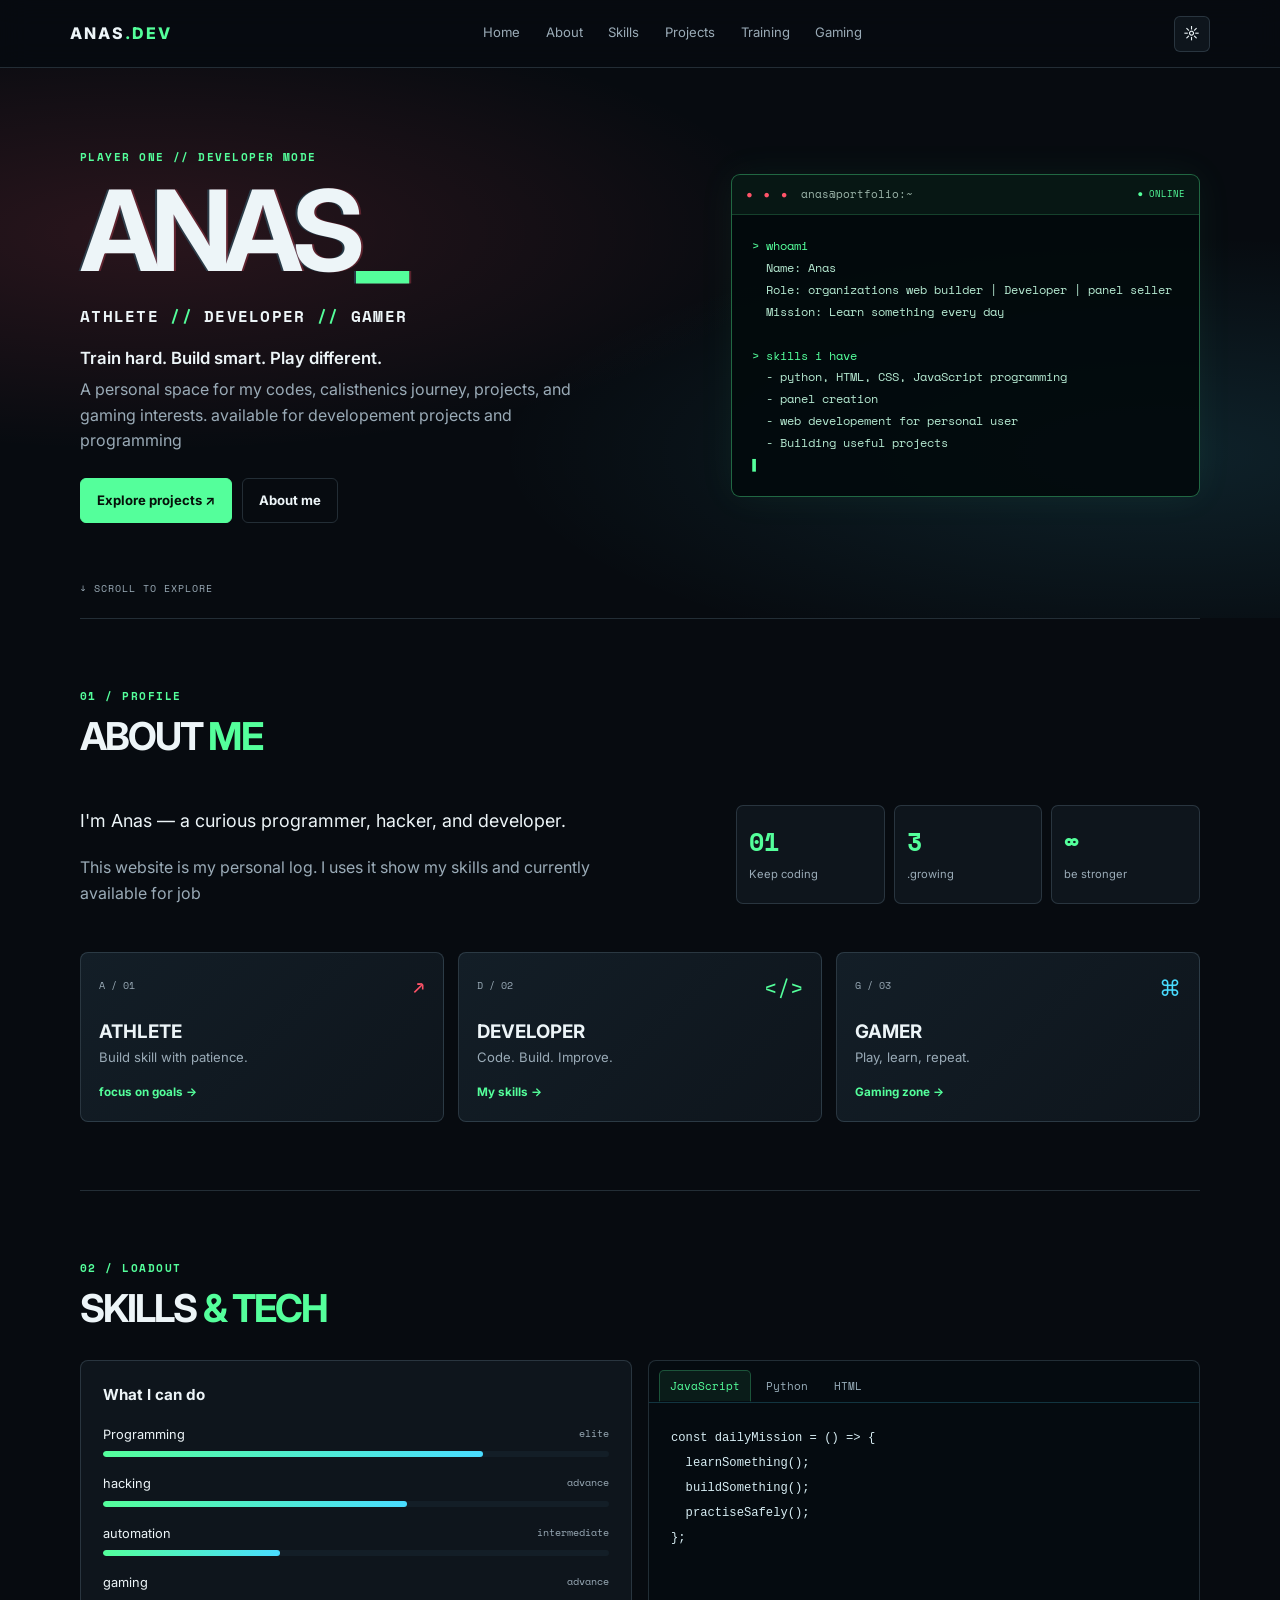
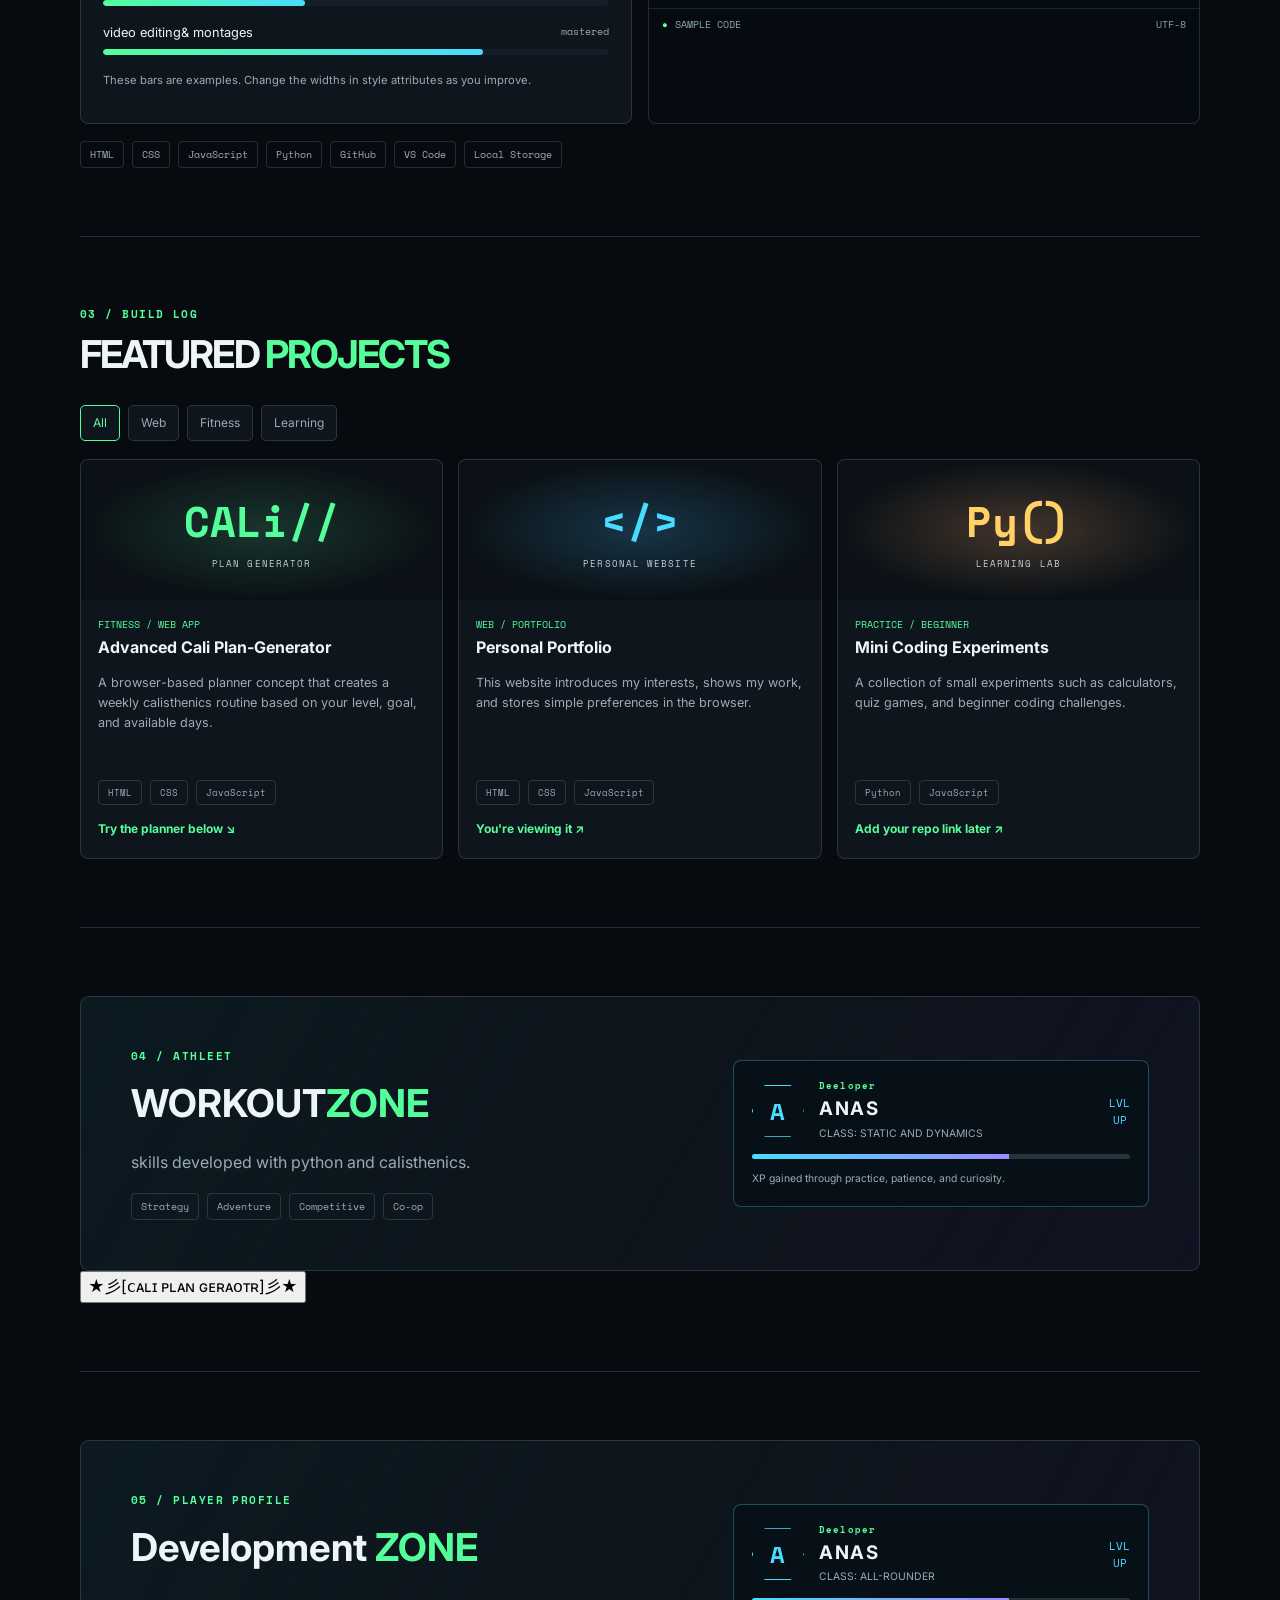
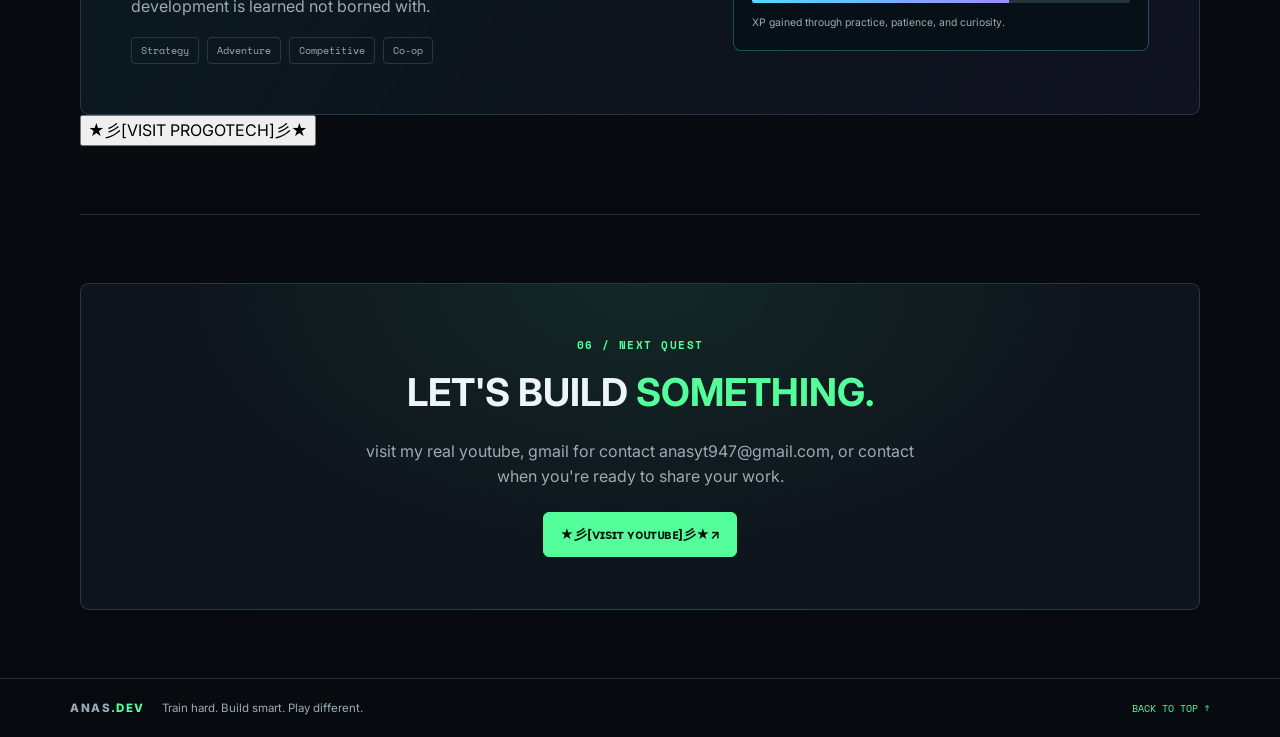
==== index.html @ bae87ca3 "Fix types in video editing skill-description" ====
<!DOCTYPE html>
<html lang="en">
<head>
  <meta charset="UTF-8">
  <meta name="viewport" content="width=device-width, initial-scale=1.0">
  <title>Anas | Athlete • Developer • Gamer</title>
  <link rel="stylesheet" href="style.css">
  <script src="script.js" defer></script>
</head>
<body>
  <header class="topbar">
    <a class="logo" href="#home">ANAS<span>.DEV</span></a>
    <button id="menuButton" class="menu-button" aria-label="Open navigation">☰</button>
    <nav id="navigation">
      <a href="#home">Home</a>
      <a href="#about">About</a>
      <a href="#skills">Skills</a>
      <a href="#projects">Projects</a>
      <a href="#training">Training</a>
      <a href="#gaming">Gaming</a>
    </nav>
    <button id="themeButton" class="small-button" aria-label="Change theme">☼</button>
  </header>

  <main>
    <section class="hero wrap" id="home">
      <div class="hero-text">
        <p class="eyebrow">PLAYER ONE // DEVELOPER MODE</p>
        <h1>ANAS<span class="green">_</span></h1>
        <h2>ATHLETE <span>//</span> DEVELOPER <span>//</span> GAMER</h2>
        <p class="intro">Train hard. Build smart. Play different.</p>
        <p class="muted">A personal space for my codes, calisthenics journey, projects, and gaming interests. available for developement projects and programming </p>
        <div class="button-row">
          <a class="button primary" href="#projects">Explore projects ↗</a>
          <a class="button" href="#about">About me</a>
        </div>
      </div>

      <div class="terminal">
        <div class="terminal-title"><span class="lights">● ● ●</span> anas@portfolio:~ <span class="online">● ONLINE</span></div>
        <div class="terminal-content">
          <p><span class="green">&gt;</span> whoami</p>
          <p class="terminal-output">Name: Anas</p>
          <p class="terminal-output">Role: organizations web builder | Developer | panel seller</p>
          <p class="terminal-output">Mission: Learn something every day</p>
          <br>
          <p><span class="green">&gt;</span> skills i have</p>
          <p class="terminal-output">- python, HTML, CSS, JavaScript programming</p>
          <p class="terminal-output">- panel creation</p>
          <p class="terminal-output">- web developement for personal user</p>
          <p class="terminal-output">- Building useful projects</p>
          <p class="cursor">▌</p>
        </div>
      </div>
      <a class="scroll-link" href="#about">↓ SCROLL TO EXPLORE</a>
    </section>

    <section class="section wrap" id="about">
      <p class="eyebrow">01 / PROFILE</p>
      <h2 class="section-title">ABOUT <span class="green">ME</span></h2>
      <div class="about-grid">
        <div>
          <p class="big-text">I'm Anas — a curious programmer, hacker, and developer.</p>
          <p class="muted">This website is my personal log. I uses it show my skills and currently available for job</p>
        </div>
        <div class="stats">
          <div class="stat"><strong>01</strong><span>Keep coding </span></div>
          <div class="stat"><strong>3</strong><span>.growing</span></div>
          <div class="stat"><strong>∞</strong><span>be stronger</span></div>
        </div>
      </div>

      <div class="interest-grid">
        <a class="interest-card red-card" href="#training">
          <span class="card-number">A / 01</span><span class="card-icon">↗</span>
          <h3>ATHLETE</h3><p>Build skill with patience.</p><span class="card-link">focus on goals →</span>
        </a>
        <a class="interest-card green-card" href="#skills">
          <span class="card-number">D / 02</span><span class="card-icon">&lt;/&gt;</span>
          <h3>DEVELOPER</h3><p>Code. Build. Improve.</p><span class="card-link">My skills →</span>
        </a>
        <a class="interest-card blue-card" href="#gaming">
          <span class="card-number">G / 03</span><span class="card-icon">⌘</span>
          <h3>GAMER</h3><p>Play, learn, repeat.</p><span class="card-link">Gaming zone →</span>
        </a>
      </div>
    </section>

    <section class="section wrap" id="skills">
      <p class="eyebrow">02 / LOADOUT</p>
      <h2 class="section-title">SKILLS <span class="green">&amp; TECH</span></h2>
      <div class="skills-grid">
        <div class="panel">
          <h3>What I can do</h3>
          <div class="skill"><div><span>Programming</span><span>elite</span></div><div class="bar"><span style="width:75%"></span></div></div>
          <div class="skill"><div><span>hacking</span><span>advance</span></div><div class="bar"><span style="width:60%"></span></div></div>
          <div class="skill"><div><span>automation</span><span>intermediate</span></div><div class="bar"><span style="width:35%"></span></div></div>
          <div class="skill"><div><span>gaming</span><span>advance</span></div><div class="bar"><span style="width:40%"></span></div></div>
          <div class="skill"><div><span>video editing&amp; montages</span><span>mastered</span></div><div class="bar"><span style="width:75%"></span></div></div>
          <p class="hint">These bars are examples. Change the widths in style attributes as you improve.</p>
        </div>
        <div class="panel code-panel">
          <div class="tabs">
            <button class="tab active" data-language="javascript">JavaScript</button>
            <button class="tab" data-language="python">Python</button>
            <button class="tab" data-language="html">HTML</button>
          </div>
          <pre><code id="codeExample">const dailyMission = () =&gt; {
  learnSomething();
  buildSomething();
  practiseSafely();
};</code></pre>
          <p class="code-footer"><span class="green">●</span> SAMPLE CODE <span>UTF-8</span></p>
        </div>
      </div>
      <div class="tags"><span>HTML</span><span>CSS</span><span>JavaScript</span><span>Python</span><span>GitHub</span><span>VS Code</span><span>Local Storage</span></div>
    </section>

    <section class="section wrap" id="projects">
      <p class="eyebrow">03 / BUILD LOG</p>
      <h2 class="section-title">FEATURED <span class="green">PROJECTS</span></h2>
      <div class="filters">
        <button class="filter active" data-filter="all">All</button>
        <button class="filter" data-filter="web">Web</button>
        <button class="filter" data-filter="fitness">Fitness</button>
        <button class="filter" data-filter="learning">Learning</button>
      </div>
      <div class="project-grid">
        <article class="project-card" data-category="web fitness">
          <div class="project-art art-plan"><span>CALi//</span><small>PLAN GENERATOR</small></div>
          <div class="project-content"><p class="project-type">FITNESS / WEB APP</p><h3>Advanced Cali Plan-Generator</h3><p>A browser-based planner concept that creates a weekly calisthenics routine based on your level, goal, and available days.</p><div class="tags small-tags"><span>HTML</span><span>CSS</span><span>JavaScript</span></div><a class="project-link" href="#training">Try the planner below ↘</a></div>
        </article>
        <article class="project-card" data-category="web learning">
          <div class="project-art art-portfolio"><span>&lt;/&gt;</span><small>PERSONAL WEBSITE</small></div>
          <div class="project-content"><p class="project-type">WEB / PORTFOLIO</p><h3>Personal Portfolio</h3><p>This website introduces my interests, shows my work, and stores simple preferences in the browser.</p><div class="tags small-tags"><span>HTML</span><span>CSS</span><span>JavaScript</span></div><a class="project-link" href="#home">You're viewing it ↗</a></div>
        </article>
        <article class="project-card" data-category="learning">
          <div class="project-art art-lab"><span>Py()</span><small>LEARNING LAB</small></div>
          <div class="project-content"><p class="project-type">PRACTICE / BEGINNER</p><h3>Mini Coding Experiments</h3><p>A collection of small experiments such as calculators, quiz games, and beginner coding challenges.</p><div class="tags small-tags"><span>Python</span><span>JavaScript</span></div><a class="project-link" href="#contact">Add your repo link later ↗</a></div>
        </article>
      </div>
    </section>
</button>
        <section class="section wrap" id="training">
      <div class="gaming-box">
        <div><p class="eyebrow">04 / ATHLEET</p><h2>WORKOUT<span class="green">ZONE</span></h2><p class="muted">skills developed with python and calisthenics.</p><div class="tags"><span>Strategy</span><span>Adventure</span><span>Competitive</span><span>Co-op</span></div></div>
        <div class="player-card"><div class="avatar">A</div><div><p class="eyebrow">Deeloper</p><h3>ANAS</h3><p class="muted">CLASS: STATIC AND DYNAMICS</p></div><strong class="level-up">LVL<br>UP</strong><div class="xp-bar"><span></span></div><small class="muted">XP gained through practice, patience, and curiosity.</small></div>
      </div>
       <button type="button" onclick="window.location.href='https://anasjamali947.github.io/plan-genrator/'">
     ★彡[ᴄᴀʟɪ ᴘʟᴀɴ ɢᴇʀᴀᴏᴛʀ]彡★
</button>
    </section>

    <section class="section wrap" id="gaming">
      <div class="gaming-box">
        <div><p class="eyebrow">05 / PLAYER PROFILE</p><h2>Development <span class="green">ZONE</span></h2><p class="muted">development is learned not borned with.</p><div class="tags"><span>Strategy</span><span>Adventure</span><span>Competitive</span><span>Co-op</span></div></div>
        <div class="player-card"><div class="avatar">A</div><div><p class="eyebrow">Deeloper</p><h3>ANAS</h3><p class="muted">CLASS: ALL-ROUNDER</p></div><strong class="level-up">LVL<br>UP</strong><div class="xp-bar"><span></span></div><small class="muted">XP gained through practice, patience, and curiosity.</small></div>
      </div>
       <button type="button" onclick="window.location.href='https://anasjamali947.github.io/Progotech/'">
    ★彡[VISIT PROGOTECH]彡★
</button>
    </section>

    <section class="section wrap" id="contact">
      <div class="contact-box">
        <p class="eyebrow">06 / NEXT QUEST</p>
        <h2>LET'S BUILD <span class="green">SOMETHING.</span></h2>
        <p class="muted">visit my real youtube, gmail for contact anasyt947@gmail.com, or contact when you're ready to share your work.</p>
        <a class="button primary" href="http://www.youtube.com/@SOLO_DISSOLVER" target="_blank" rel="noreferrer">★彡[ᴠɪꜱɪᴛ ʏᴏᴜᴛᴜʙᴇ]彡★↗</a>
      </div>
    </section>
  </main>

  <footer class="footer"><a class="logo" href="#home">ANAS<span>.DEV</span></a><p>Train hard. Build smart. Play different.</p><a href="#home">BACK TO TOP ↑</a></footer>
</body>
</html>
---- style.css ----
@import url('https://fonts.googleapis.com/css2?family=Inter:wght@400;500;600;700;800&family=Space+Mono:wght@400;700&display=swap');

:root {
  --bg: #070b10;
  --panel: #0e151c;
  --panel-light: #131e27;
  --text: #edf5f8;
  --muted: #9aabb7;
  --line: rgba(135, 169, 185, 0.22);
  --green: #54ff9b;
  --cyan: #49dcff;
  --red: #ff5368;
}
* { box-sizing: border-box; }
html { scroll-behavior: smooth; scroll-padding-top: 85px; }
body { margin: 0; background: var(--bg); color: var(--text); font-family: Inter, Arial, sans-serif; line-height: 1.6; }
body.light-theme { --bg: #edf3f5; --panel: #ffffff; --panel-light: #e4edf0; --text: #14242c; --muted: #526a76; --line: rgba(26,65,78,.2); }
a { color: inherit; text-decoration: none; }
button, select { font: inherit; }
button, a { -webkit-tap-highlight-color: transparent; }
::selection { background: var(--green); color: #07110b; }
.topbar { position: sticky; top: 0; z-index: 10; display: flex; align-items: center; gap: 20px; min-height: 68px; padding: 0 5.5%; background: rgba(7,11,16,.94); border-bottom: 1px solid var(--line); backdrop-filter: blur(14px); }
.light-theme .topbar { background: rgba(237,243,245,.94); }
.logo { font-weight: 800; letter-spacing: .12em; white-space: nowrap; }
.logo span { color: var(--green); }
#navigation { display: flex; align-items: center; justify-content: center; gap: clamp(12px, 2vw, 26px); margin: 0 auto; }
#navigation a { padding: 22px 0; color: var(--muted); font-size: .82rem; border-bottom: 2px solid transparent; }
#navigation a:hover { color: var(--green); border-color: var(--green); }
.small-button, .menu-button { width: 36px; height: 36px; border: 1px solid var(--line); border-radius: 6px; background: var(--panel); color: var(--text); cursor: pointer; }
.menu-button { display: none; }
.wrap { width: min(1120px, 89%); margin: 0 auto; }
.hero { min-height: 550px; position: relative; display: grid; grid-template-columns: 1.1fr .9fr; gap: 7%; align-items: center; padding-top: 70px; padding-bottom: 85px; }
.hero::before { content: ""; position: absolute; z-index: -1; inset: 0 -8%; background: radial-gradient(ellipse at 12% 30%, rgba(255,83,104,.14), transparent 40%), radial-gradient(ellipse at 90% 70%, rgba(73,220,255,.11), transparent 40%); pointer-events: none; }
.eyebrow { color: var(--green); font: 700 .7rem 'Space Mono', monospace; letter-spacing: .13em; margin: 0 0 9px; }
.hero h1 { margin: 0; font-size: clamp(4rem, 9vw, 7rem); letter-spacing: -.08em; line-height: 1; text-shadow: 2px 0 rgba(255,83,104,.28), -2px 0 rgba(73,220,255,.2); }
.green { color: var(--green); }
.hero h2 { font: 700 clamp(.75rem, 1.7vw, 1rem) 'Space Mono', monospace; letter-spacing: .08em; margin: 18px 0 8px; }
.hero h2 span { color: var(--green); }
.intro { font-size: 1.05rem; font-weight: 600; margin-bottom: 5px; }
.muted { color: var(--muted); }
.hero-text > .muted { max-width: 500px; margin-top: 5px; }
.button-row { display: flex; gap: 10px; flex-wrap: wrap; margin-top: 24px; }
.button { display: inline-flex; align-items: center; justify-content: center; gap: 8px; border: 1px solid var(--line); border-radius: 6px; padding: 11px 16px; background: transparent; color: var(--text); cursor: pointer; font-size: .82rem; font-weight: 700; transition: transform .2s, border-color .2s; }
.button:hover { transform: translateY(-2px); border-color: var(--green); }
.button.primary { background: var(--green); color: #06110a; border-color: var(--green); }
.full-width { width: 100%; margin-top: 12px; }
.terminal { overflow: hidden; border: 1px solid rgba(84,255,155,.38); border-radius: 9px; background: rgba(3,10,13,.92); box-shadow: 0 0 38px rgba(84,255,155,.06); font: .76rem/1.8 'Space Mono', monospace; }
.terminal-title { display: flex; align-items: center; gap: 12px; padding: 10px 14px; border-bottom: 1px solid rgba(84,255,155,.18); background: rgba(84,255,155,.06); color: #9cb5aa; font-size: .66rem; }
.lights { color: var(--red); letter-spacing: 2px; }.online { margin-left: auto; color: var(--green); font-size: .58rem; }
.terminal-content { padding: 20px; color: var(--green); }
.terminal-content p { margin: 0; }.terminal-output { padding-left: 14px; color: #b4e8d0; }.cursor { animation: blink 1s steps(2, start) infinite; }
.scroll-link { position: absolute; bottom: 22px; color: var(--muted); font: .63rem 'Space Mono', monospace; letter-spacing: .1em; }
.section { padding-top: 68px; padding-bottom: 68px; border-top: 1px solid var(--line); scroll-margin-top: 80px; }
.section-title { margin: 0 0 28px; font-size: clamp(1.7rem, 4vw, 2.4rem); letter-spacing: -.05em; line-height: 1.2; }
.about-grid { display: grid; grid-template-columns: 1.1fr .9fr; align-items: center; gap: 8%; }
.big-text { font-size: 1.12rem; line-height: 1.8; }
.stats { display: grid; grid-template-columns: repeat(3, 1fr); gap: 9px; }
.stat { padding: 17px 12px; border: 1px solid var(--line); background: var(--panel); border-radius: 7px; }
.stat strong { display: block; color: var(--green); font: 700 1.55rem 'Space Mono', monospace; }
.stat span { font-size: .7rem; color: var(--muted); }
.interest-grid { display: grid; grid-template-columns: repeat(3, 1fr); gap: 14px; margin-top: 30px; }
.interest-card { min-height: 170px; padding: 18px; border: 1px solid var(--line); border-radius: 8px; background: linear-gradient(135deg, var(--panel-light), var(--panel)); transition: transform .2s, border-color .2s; }
.interest-card:hover { transform: translateY(-4px); border-color: var(--green); }
.card-number { color: var(--muted); font: .63rem 'Space Mono', monospace; }
.card-icon { float: right; color: var(--green); font: 1.4rem 'Space Mono', monospace; }
.red-card .card-icon { color: var(--red); }.blue-card .card-icon { color: var(--cyan); }
.interest-card h3 { margin: 20px 0 0; }.interest-card p { margin: 0 0 10px; color: var(--muted); font-size: .82rem; }.card-link { color: var(--green); font-size: .73rem; font-weight: 700; }
.skills-grid { display: grid; grid-template-columns: 1fr 1fr; gap: 16px; }
.panel { padding: 22px; border: 1px solid var(--line); border-radius: 8px; background: var(--panel); }
.panel h3 { margin: 0 0 18px; font-size: .95rem; }
.skill { margin: 17px 0; }.skill > div:first-child { display: flex; justify-content: space-between; gap: 12px; margin-bottom: 6px; font-size: .8rem; }.skill > div:first-child span:last-child { color: var(--muted); font: .65rem 'Space Mono', monospace; }
.bar { height: 6px; background: var(--panel-light); border-radius: 9px; overflow: hidden; }.bar span { display: block; height: 100%; background: linear-gradient(90deg, var(--green), var(--cyan)); border-radius: inherit; }
.hint { color: var(--muted); font-size: .7rem; }
.code-panel { padding: 0; overflow: hidden; background: #050b10; color: #d7edf3; }
.tabs { display: flex; gap: 4px; padding: 9px 10px 0; border-bottom: 1px solid rgba(73,220,255,.2); }
.tab { padding: 7px 10px; border: 1px solid transparent; border-radius: 5px 5px 0 0; background: transparent; color: #9bb0bc; font: .66rem 'Space Mono', monospace; cursor: pointer; }
.tab.active { color: var(--green); background: rgba(84,255,155,.07); border-color: rgba(84,255,155,.25); border-bottom-color: #050b10; }
.code-panel pre { min-height: 205px; margin: 0; padding: 22px; overflow: auto; white-space: pre-wrap; font: .76rem/1.9 'Space Mono', monospace; }
.code-footer { display: flex; gap: 7px; margin: 0; padding: 8px 13px; border-top: 1px solid rgba(73,220,255,.15); color: #8da6b1; font: .6rem 'Space Mono', monospace; }.code-footer span:last-child { margin-left: auto; }
.tags { display: flex; flex-wrap: wrap; gap: 8px; margin-top: 17px; }.tags span { padding: 5px 9px; border: 1px solid var(--line); border-radius: 4px; color: var(--muted); font: .64rem 'Space Mono', monospace; }
.filters { display: flex; flex-wrap: wrap; gap: 8px; margin-bottom: 18px; }.filter { padding: 7px 12px; border: 1px solid var(--line); border-radius: 5px; background: var(--panel); color: var(--muted); cursor: pointer; font-size: .75rem; }.filter.active, .filter:hover { color: var(--green); border-color: var(--green); }
.project-grid { display: grid; grid-template-columns: repeat(3, 1fr); gap: 15px; }.project-card { overflow: hidden; border: 1px solid var(--line); border-radius: 8px; background: var(--panel); transition: transform .2s, border-color .2s; }.project-card:hover { transform: translateY(-4px); border-color: var(--green); }.project-card.hidden { display: none; }
.project-art { display: grid; place-content: center; justify-items: center; gap: 5px; height: 140px; background: radial-gradient(ellipse at center, #18352d, #0b1116 70%); }.project-art span { color: var(--green); font: 800 2.6rem 'Space Mono', monospace; }.project-art small { color: #bed2d8; font: .57rem 'Space Mono', monospace; letter-spacing: .12em; }.art-portfolio { background: radial-gradient(ellipse at center, #163546, #0b1116 70%); }.art-portfolio span { color: var(--cyan); }.art-lab { background: radial-gradient(ellipse at center, #43352b, #0b1116 70%); }.art-lab span { color: #ffd166; }
.project-content { padding: 17px; }.project-type { margin: 0 0 4px; color: var(--green); font: .6rem 'Space Mono', monospace; }.project-content h3 { margin: 0; font-size: 1rem; }.project-content p:not(.project-type) { min-height: 95px; color: var(--muted); font-size: .79rem; }.small-tags { margin-top: 12px; }.small-tags span { font-size: .58rem; }.project-link { display: inline-block; margin-top: 14px; color: var(--green); font-size: .75rem; font-weight: 700; }
.section-intro { max-width: 720px; margin-top: -14px; margin-bottom: 24px; }
.planner-grid { display: grid; grid-template-columns: .85fr 1.15fr; gap: 16px; align-items: start; }
.planner-form label { display: block; margin: 14px 0 6px; font-size: .78rem; font-weight: 600; }
.planner-form select { width: 100%; padding: 11px 12px; color: var(--text); background: var(--bg); border: 1px solid var(--line); border-radius: 5px; }
.planner-form select:focus { outline: 2px solid var(--green); outline-offset: 2px; }
.planner-form .hint { margin-top: 14px; }
.result-heading { display: flex; justify-content: space-between; gap: 10px; align-items: start; }.result-heading h3 { margin: 0; font-size: 1.05rem; }.result-icon { color: var(--green); font-size: 1.6rem; }
.plan-output { margin: 17px 0; }.day-plan { padding: 12px 0; border-top: 1px solid var(--line); }.day-plan h4 { margin: 0 0 5px; color: var(--green); font-size: .83rem; }.day-plan p { margin: 0; color: var(--muted); font-size: .77rem; }
.saved-goals { display: flex; justify-content: space-between; align-items: center; gap: 20px; margin-top: 16px; }.saved-goals h3 { margin-bottom: 2px; }.saved-goals .hint { margin: 0; }.goal-checks { display: grid; grid-template-columns: repeat(2, 1fr); gap: 10px 18px; }.goal-checks label { display: flex; align-items: center; gap: 7px; color: var(--muted); font-size: .76rem; }.goal-checks input { accent-color: var(--green); }
.gaming-box { display: grid; grid-template-columns: 1fr .8fr; gap: 8%; align-items: center; padding: clamp(25px, 5vw, 50px); border: 1px solid var(--line); border-radius: 9px; background: linear-gradient(120deg, rgba(73,220,255,.07), var(--panel) 50%, rgba(150,120,255,.07)); }.gaming-box h2, .contact-box h2 { margin: 0; font-size: clamp(1.7rem, 4vw, 2.4rem); }.gaming-box > div:first-child > p:not(.eyebrow) { max-width: 480px; }
.player-card { display: grid; grid-template-columns: 55px 1fr auto; align-items: center; gap: 12px; padding: 18px; border: 1px solid rgba(73,220,255,.3); border-radius: 8px; background: #071016; }.avatar { display: grid; place-items: center; width: 52px; height: 52px; border: 1px solid var(--cyan); color: var(--cyan); font: 700 1.5rem 'Space Mono', monospace; clip-path: polygon(25% 0,75% 0,100% 50%,75% 100%,25% 100%,0 50%); }.player-card .eyebrow { margin: 0; font-size: .58rem; }.player-card h3 { margin: 2px 0; letter-spacing: .1em; }.player-card .muted { margin: 0; font-size: .65rem; }.level-up { color: var(--cyan); font: .7rem 'Space Mono', monospace; text-align: center; }.xp-bar { grid-column: 1 / -1; height: 5px; background: #23343b; border-radius: 5px; overflow: hidden; }.xp-bar span { display: block; width: 68%; height: 100%; background: linear-gradient(90deg, var(--cyan), #9d8cff); }.player-card small { grid-column: 1 / -1; font-size: .67rem; }
.contact-box { text-align: center; padding: clamp(28px, 5vw, 52px); border: 1px solid var(--line); border-radius: 9px; background: radial-gradient(ellipse at top, rgba(84,255,155,.08), transparent 60%), var(--panel); }.contact-box > p:not(.eyebrow) { max-width: 560px; margin: 15px auto 22px; }
.footer { display: flex; align-items: center; gap: 18px; padding: 20px 5.5%; border-top: 1px solid var(--line); color: var(--muted); font-size: .72rem; }.footer p { margin: 0; }.footer > a:last-child { margin-left: auto; color: var(--green); font: .62rem 'Space Mono', monospace; }
@keyframes blink { to { visibility: hidden; } }
@media (max-width: 900px) { .topbar { gap: 12px; }.hero { gap: 4%; }.terminal-content { padding: 15px; font-size: .68rem; }.project-grid { grid-template-columns: repeat(2, 1fr); }.project-card:last-child { grid-column: span 2; }.planner-grid { grid-template-columns: 1fr 1fr; }.saved-goals { align-items: flex-start; flex-direction: column; } }
@media (max-width: 680px) {
  .topbar { min-height: 62px; padding: 0 5%; }.menu-button { display: inline-grid; place-items: center; margin-left: auto; }.small-button { flex: 0 0 36px; }
  #navigation { display: none; position: absolute; top: 61px; left: 0; right: 0; flex-direction: column; align-items: stretch; gap: 0; padding: 8px 5% 15px; background: var(--bg); border-bottom: 1px solid var(--line); }
  #navigation.open { display: flex; } #navigation a { padding: 10px 0; border-bottom: 1px solid var(--line); }
  .hero { display: flex; flex-direction: column; align-items: stretch; gap: 28px; min-height: auto; padding-top: 55px; padding-bottom: 75px; }.hero h1 { font-size: clamp(4rem, 18vw, 6rem); }.hero h2 { font-size: .72rem; }.terminal { max-width: 100%; }
  .section { padding-top: 50px; padding-bottom: 50px; }.about-grid, .skills-grid, .planner-grid, .gaming-box { grid-template-columns: 1fr; }.stats { margin-top: 12px; }.interest-grid, .project-grid { grid-template-columns: 1fr; }.project-card:last-child { grid-column: auto; }.project-content p:not(.project-type) { min-height: auto; }
  .saved-goals { padding: 18px; }.goal-checks { grid-template-columns: 1fr; }.gaming-box { gap: 25px; }.footer { flex-wrap: wrap; gap: 12px; }.footer p { order: 3; width: 100%; }
}
@media (prefers-reduced-motion: reduce) { *, *::before, *::after { scroll-behavior: auto !important; animation-duration: .01ms !important; transition-duration: .01ms !important; } }
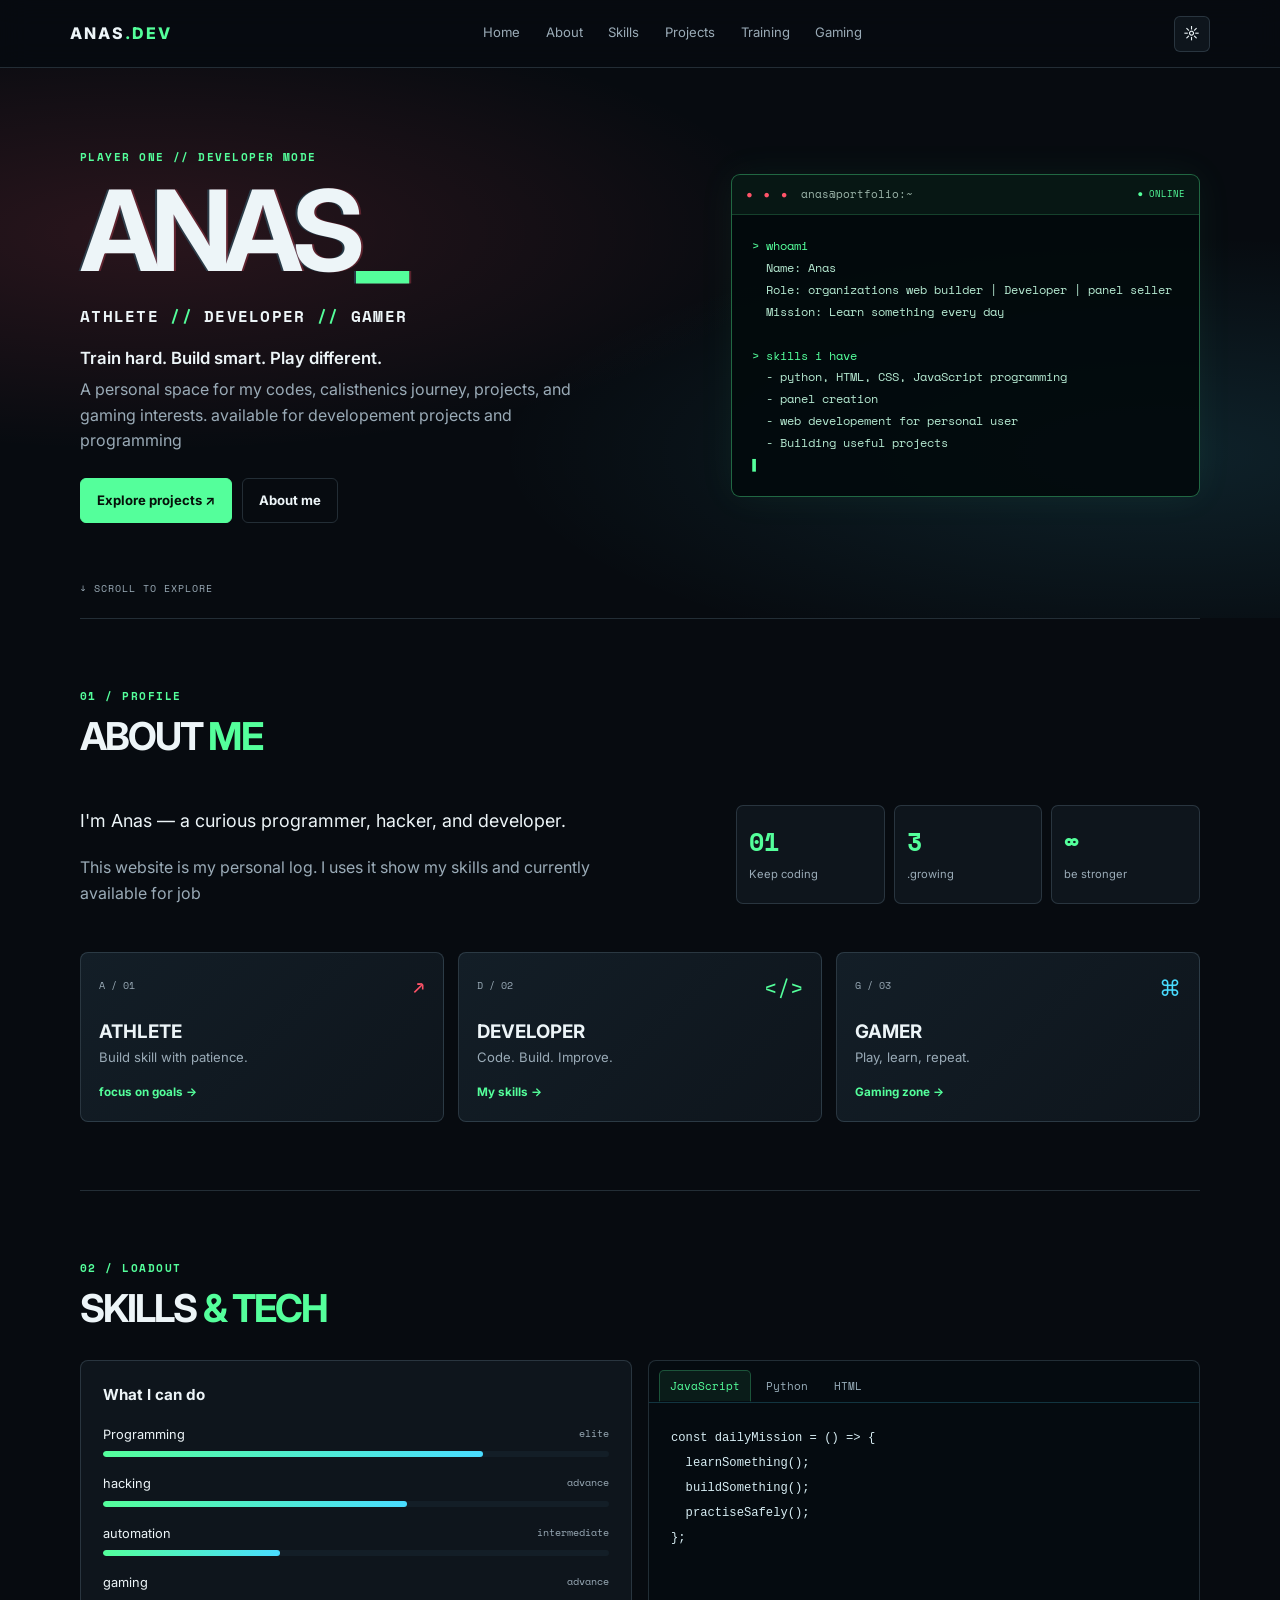
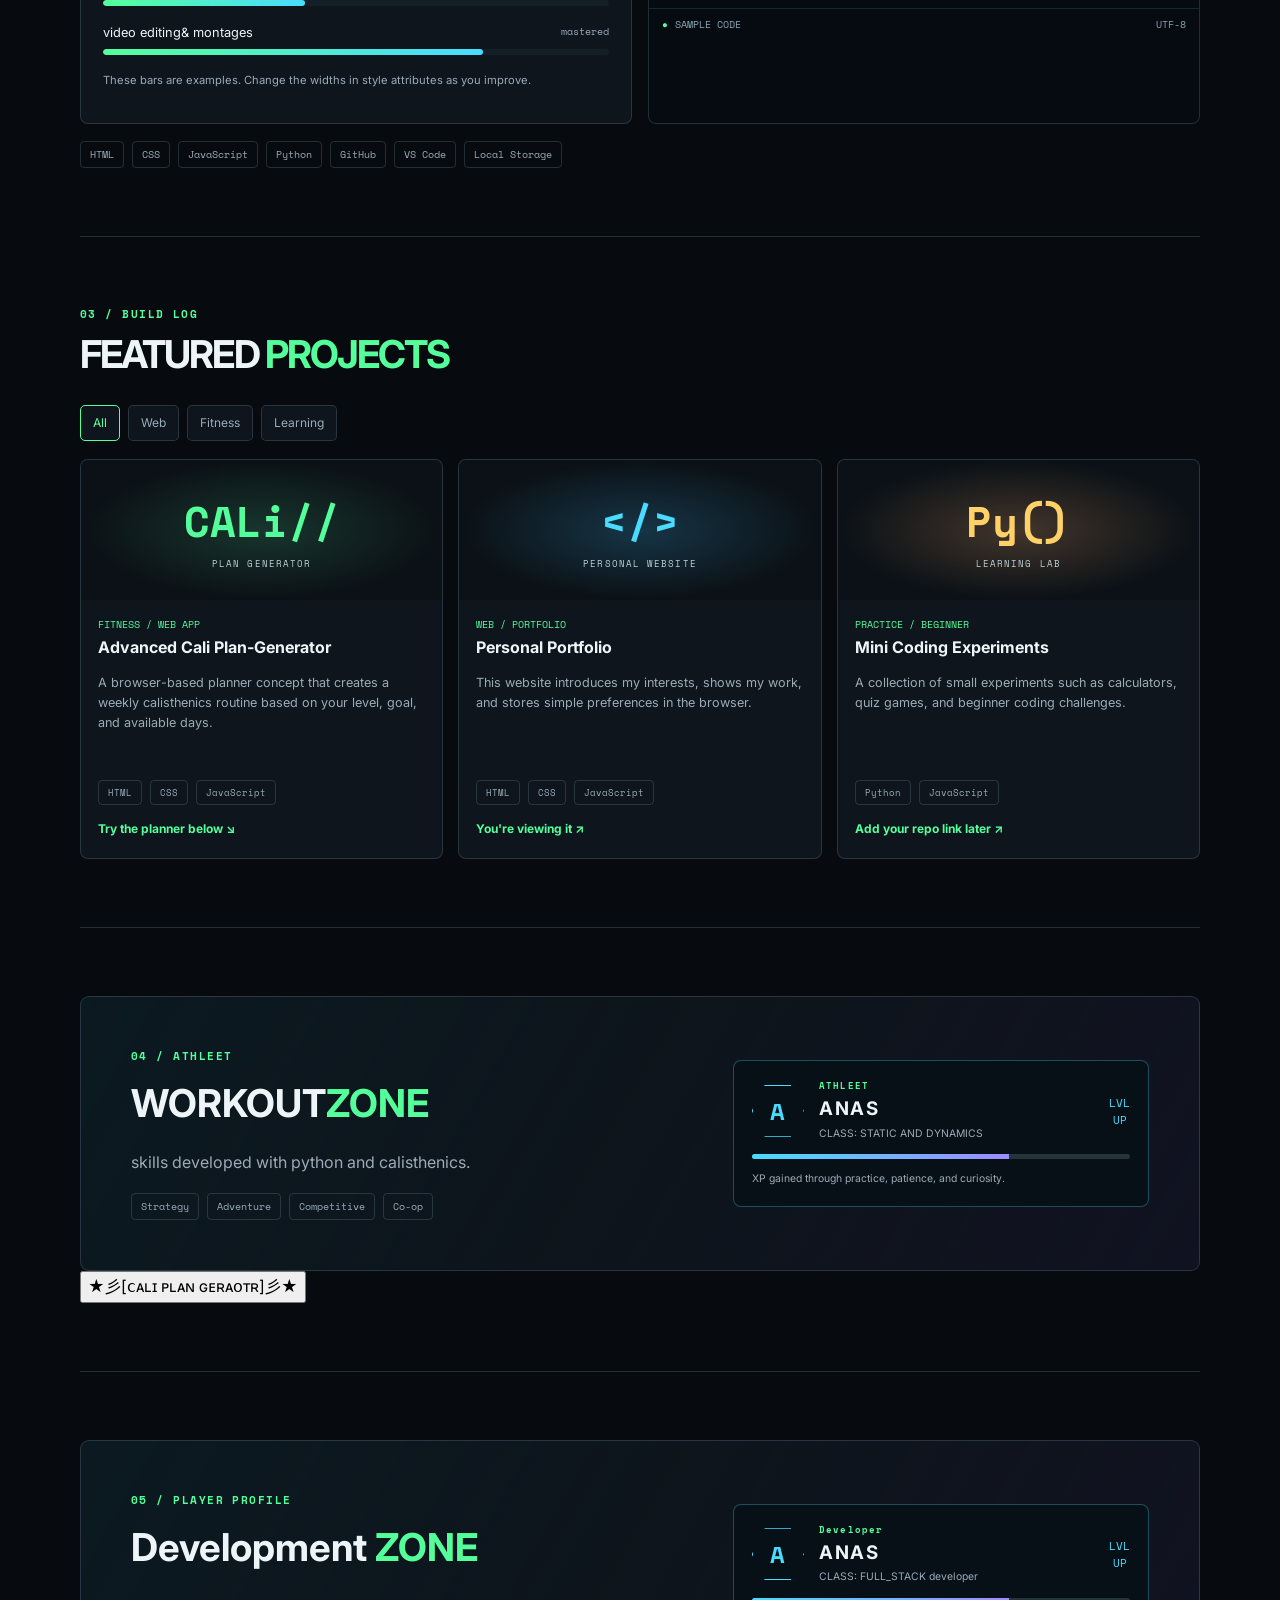
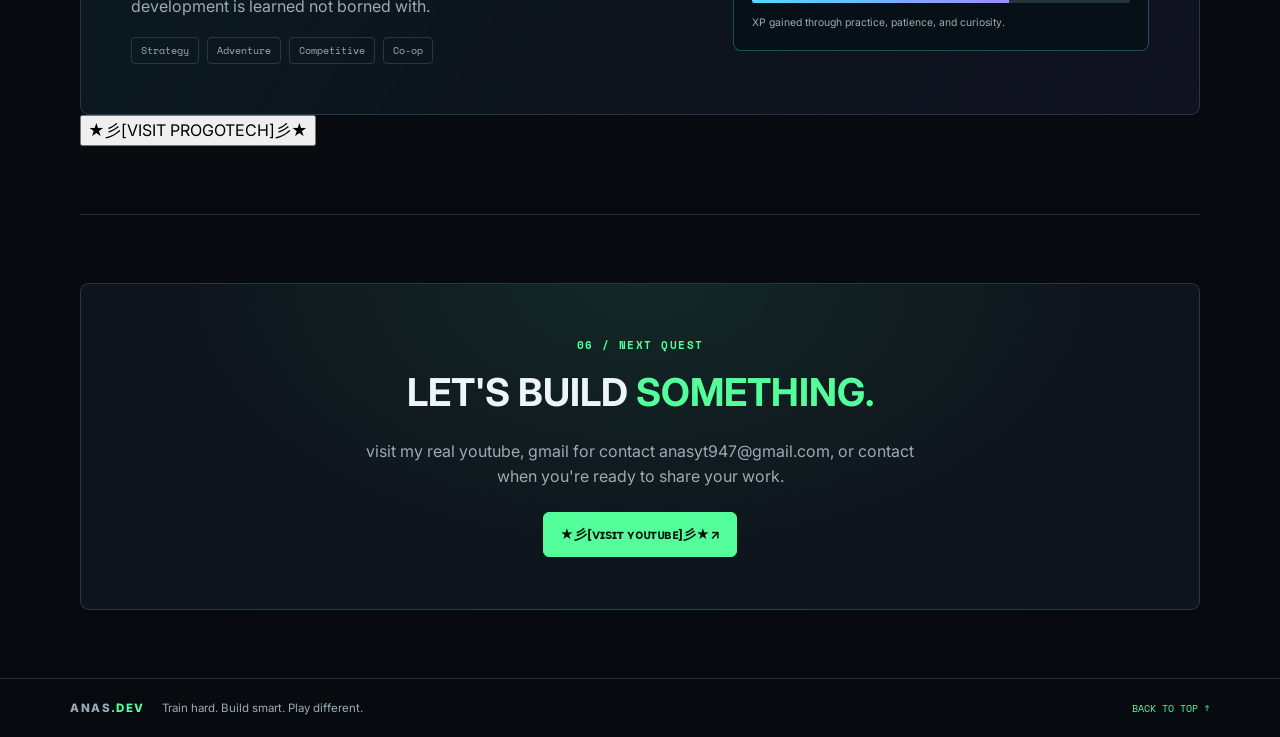
==== commit f35b6714: "Update player card details in index.html" ====
--- a/index.html
+++ b/index.html
@@ -144,7 +144,7 @@
         <section class="section wrap" id="training">
       <div class="gaming-box">
         <div><p class="eyebrow">04 / ATHLEET</p><h2>WORKOUT<span class="green">ZONE</span></h2><p class="muted">skills developed with python and calisthenics.</p><div class="tags"><span>Strategy</span><span>Adventure</span><span>Competitive</span><span>Co-op</span></div></div>
-        <div class="player-card"><div class="avatar">A</div><div><p class="eyebrow">Deeloper</p><h3>ANAS</h3><p class="muted">CLASS: STATIC AND DYNAMICS</p></div><strong class="level-up">LVL<br>UP</strong><div class="xp-bar"><span></span></div><small class="muted">XP gained through practice, patience, and curiosity.</small></div>
+        <div class="player-card"><div class="avatar">A</div><div><p class="eyebrow">ATHLEET</p><h3>ANAS</h3><p class="muted">CLASS: STATIC AND DYNAMICS</p></div><strong class="level-up">LVL<br>UP</strong><div class="xp-bar"><span></span></div><small class="muted">XP gained through practice, patience, and curiosity.</small></div>
       </div>
        <button type="button" onclick="window.location.href='https://anasjamali947.github.io/plan-genrator/'">
      ★彡[ᴄᴀʟɪ ᴘʟᴀɴ ɢᴇʀᴀᴏᴛʀ]彡★
@@ -154,7 +154,7 @@
     <section class="section wrap" id="gaming">
       <div class="gaming-box">
         <div><p class="eyebrow">05 / PLAYER PROFILE</p><h2>Development <span class="green">ZONE</span></h2><p class="muted">development is learned not borned with.</p><div class="tags"><span>Strategy</span><span>Adventure</span><span>Competitive</span><span>Co-op</span></div></div>
-        <div class="player-card"><div class="avatar">A</div><div><p class="eyebrow">Deeloper</p><h3>ANAS</h3><p class="muted">CLASS: ALL-ROUNDER</p></div><strong class="level-up">LVL<br>UP</strong><div class="xp-bar"><span></span></div><small class="muted">XP gained through practice, patience, and curiosity.</small></div>
+        <div class="player-card"><div class="avatar">A</div><div><p class="eyebrow">Developer</p><h3>ANAS</h3><p class="muted">CLASS: FULL_STACK developer</p></div><strong class="level-up">LVL<br>UP</strong><div class="xp-bar"><span></span></div><small class="muted">XP gained through practice, patience, and curiosity.</small></div>
       </div>
        <button type="button" onclick="window.location.href='https://anasjamali947.github.io/Progotech/'">
     ★彡[VISIT PROGOTECH]彡★
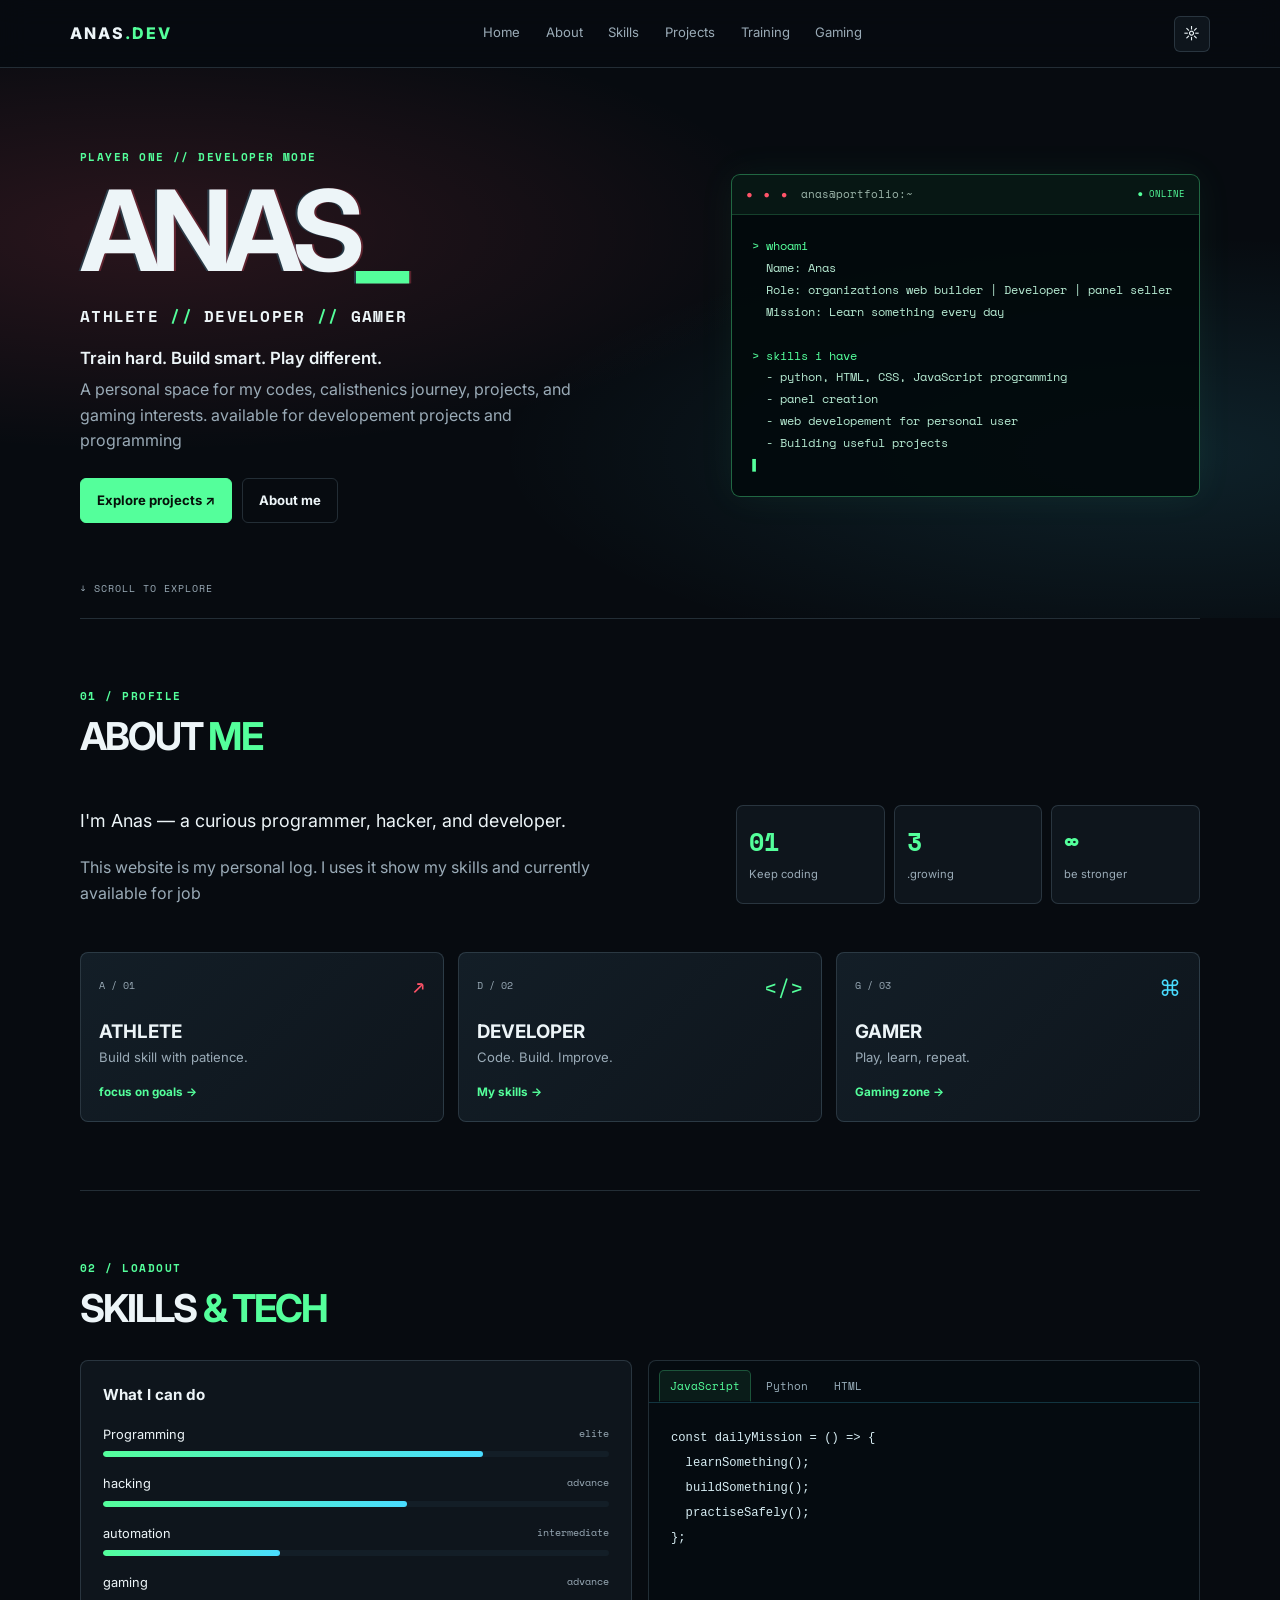
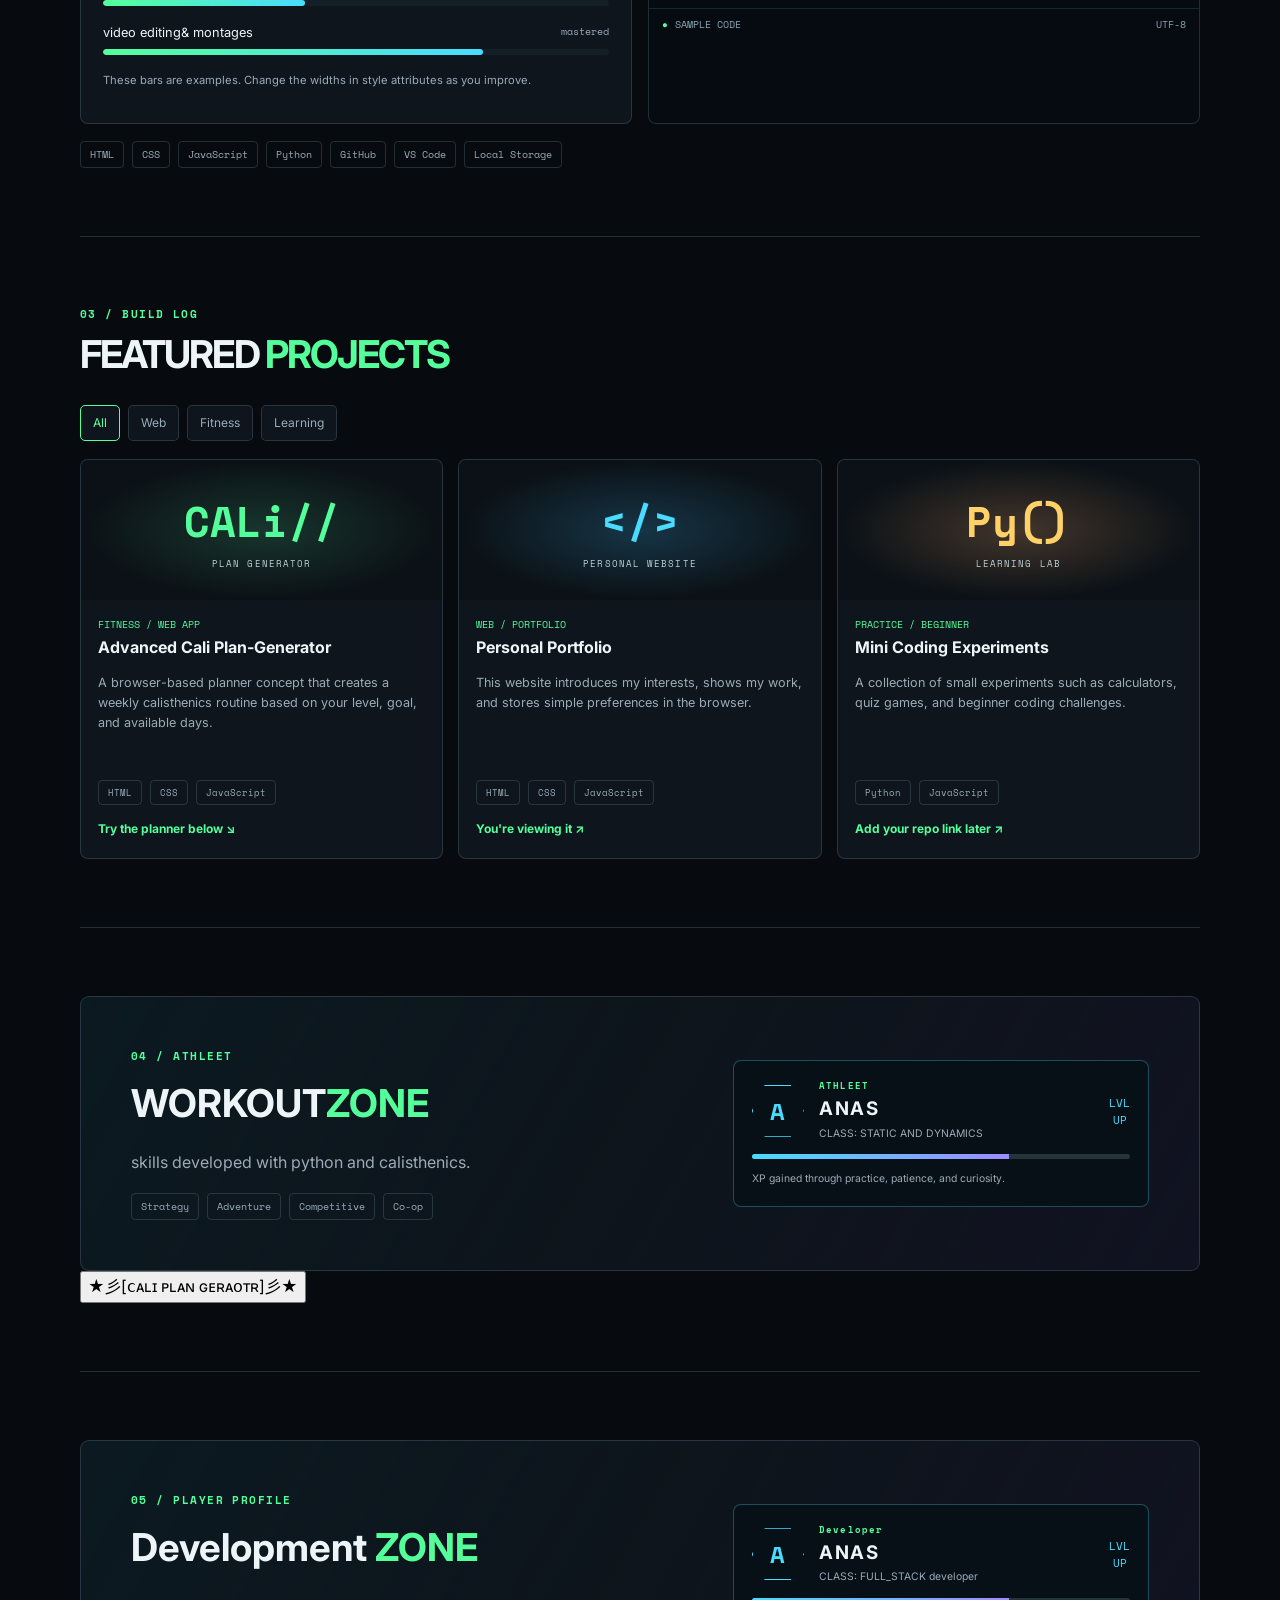
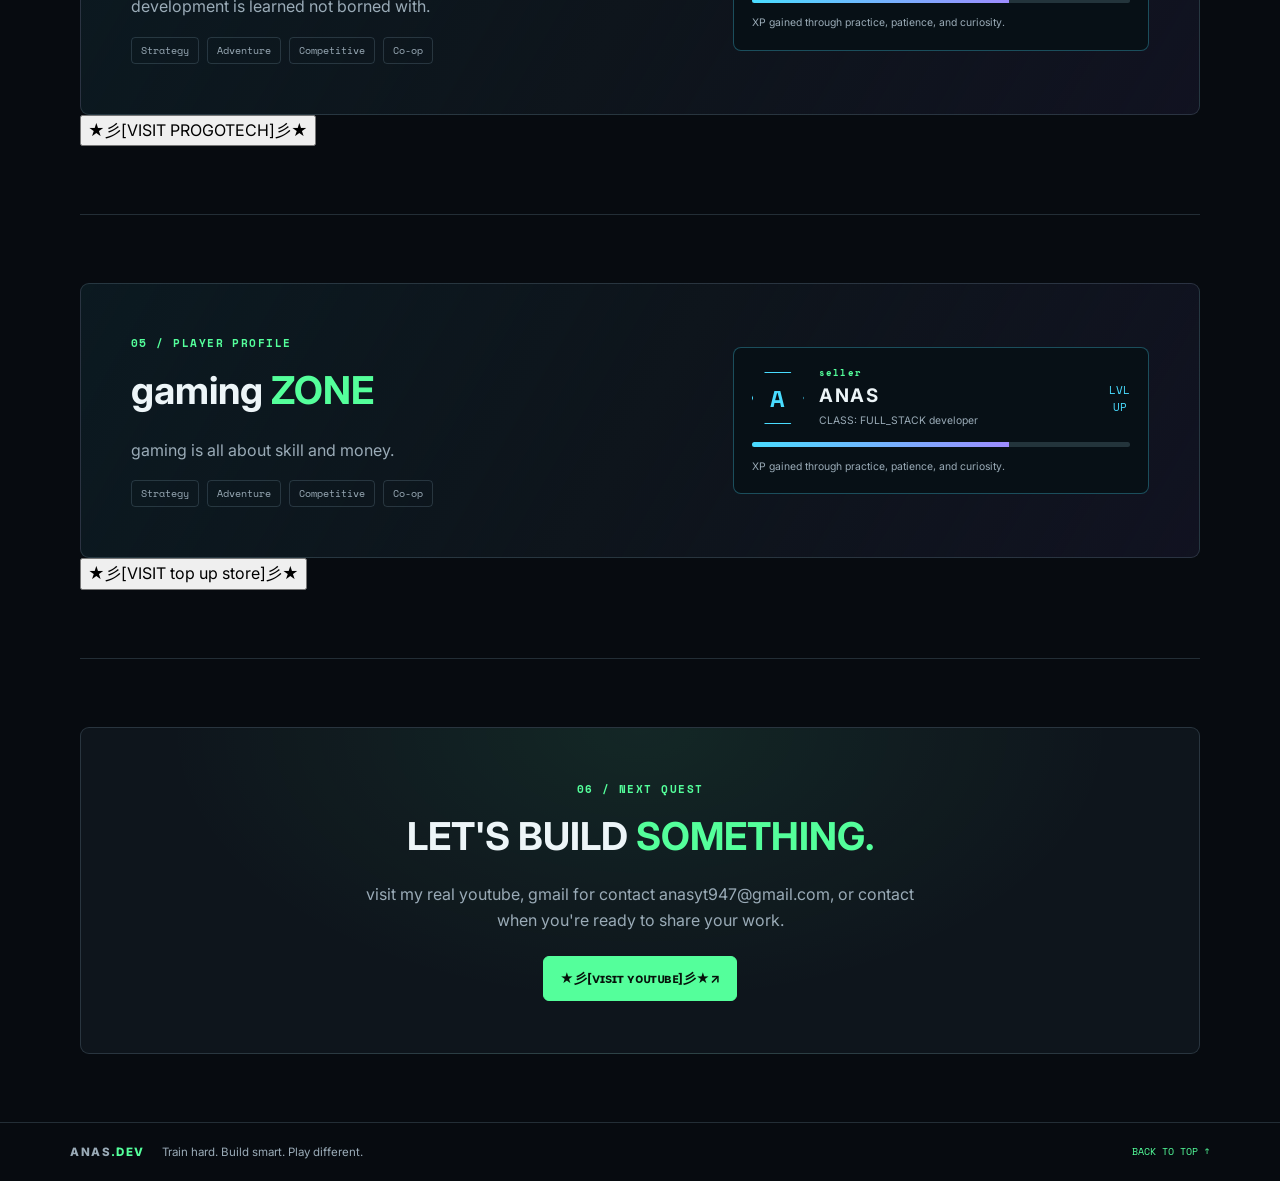
==== commit a5e9812a: "Add gaming section with player profile and store link Added a gaming section with player profile and" ====
--- a/index.html
+++ b/index.html
@@ -160,6 +160,15 @@
     ★彡[VISIT PROGOTECH]彡★
 </button>
     </section>
+     <section class="section wrap" id="gaming">
+      <div class="gaming-box">
+        <div><p class="eyebrow">05 / PLAYER PROFILE</p><h2>gaming <span class="green">ZONE</span></h2><p class="muted">gaming is all about skill and money.</p><div class="tags"><span>Strategy</span><span>Adventure</span><span>Competitive</span><span>Co-op</span></div></div>
+        <div class="player-card"><div class="avatar">A</div><div><p class="eyebrow">seller</p><h3>ANAS</h3><p class="muted">CLASS: FULL_STACK developer</p></div><strong class="level-up">LVL<br>UP</strong><div class="xp-bar"><span></span></div><small class="muted">XP gained through practice, patience, and curiosity.</small></div>
+      </div>
+       <button type="button" onclick="window.location.href='https://future-x-load.base44.app/">
+    ★彡[VISIT top up store]彡★
+</button>
+    </section>
 
     <section class="section wrap" id="contact">
       <div class="contact-box">
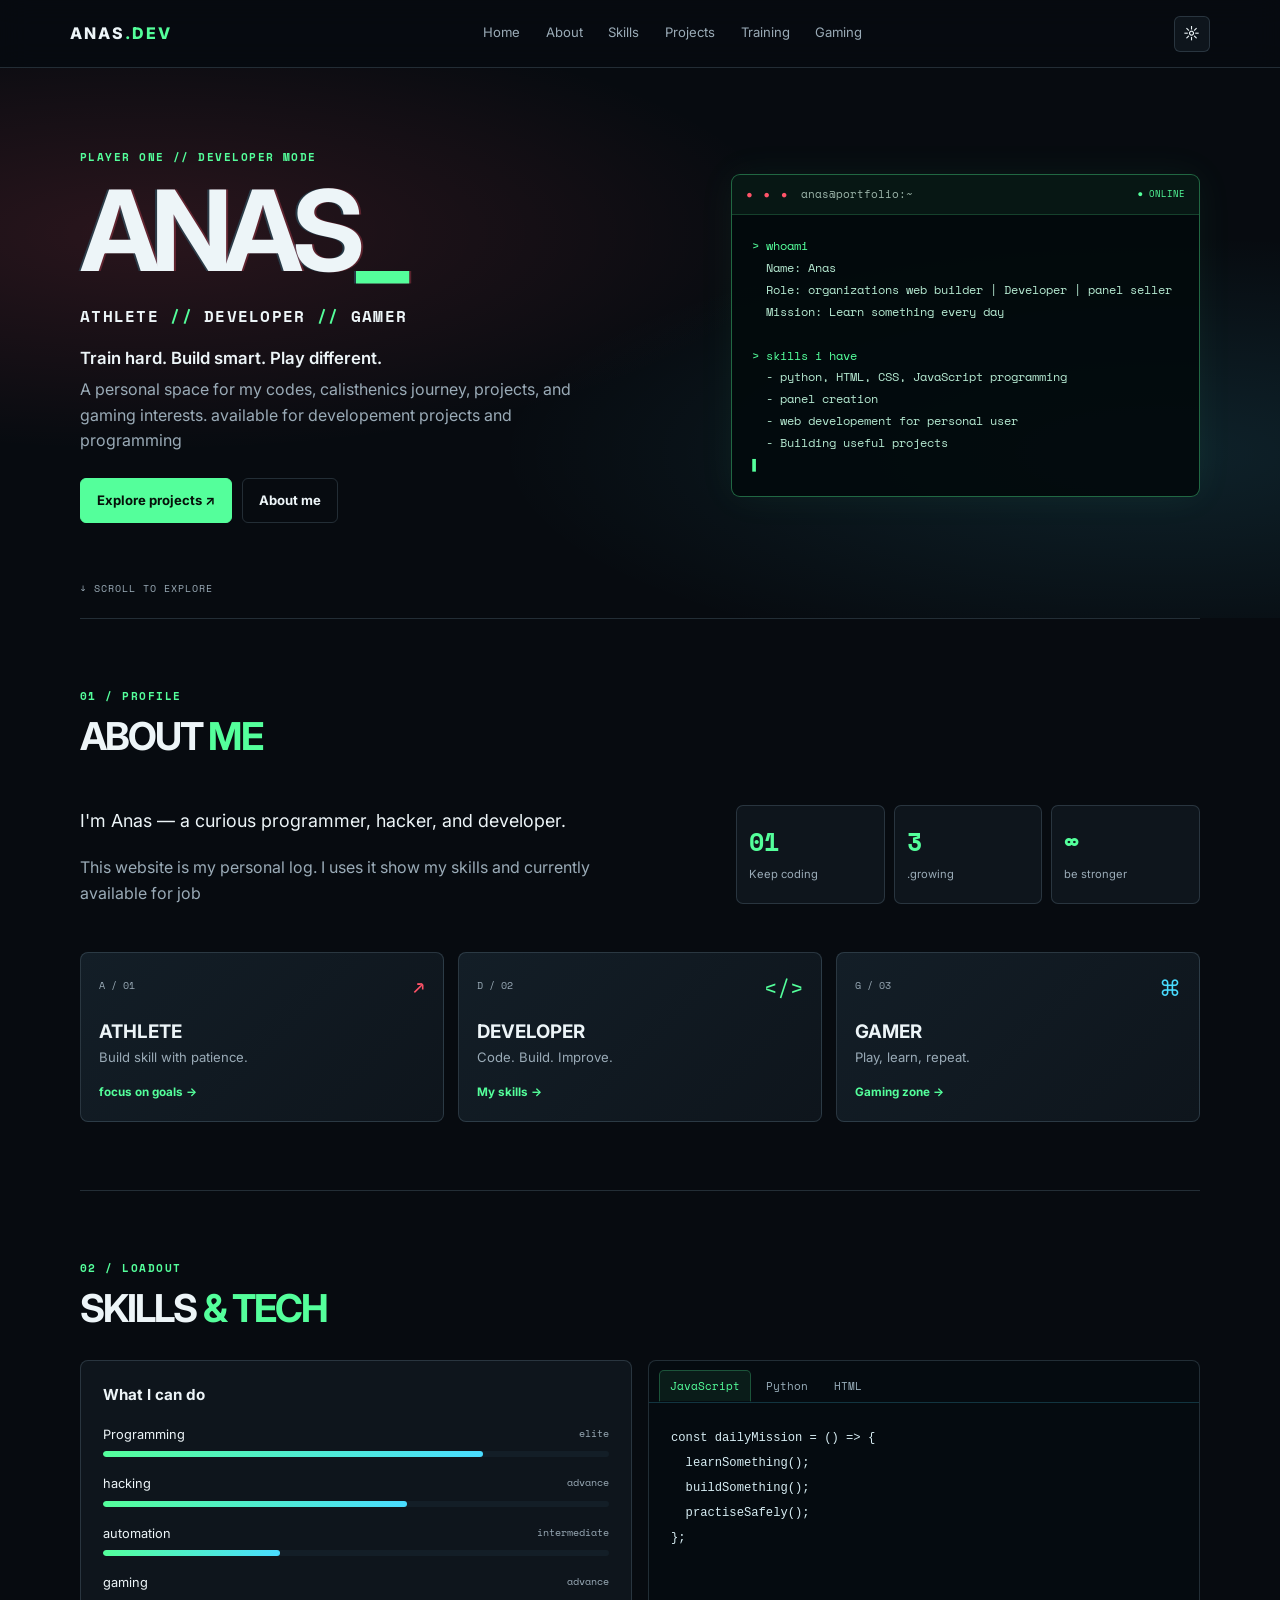
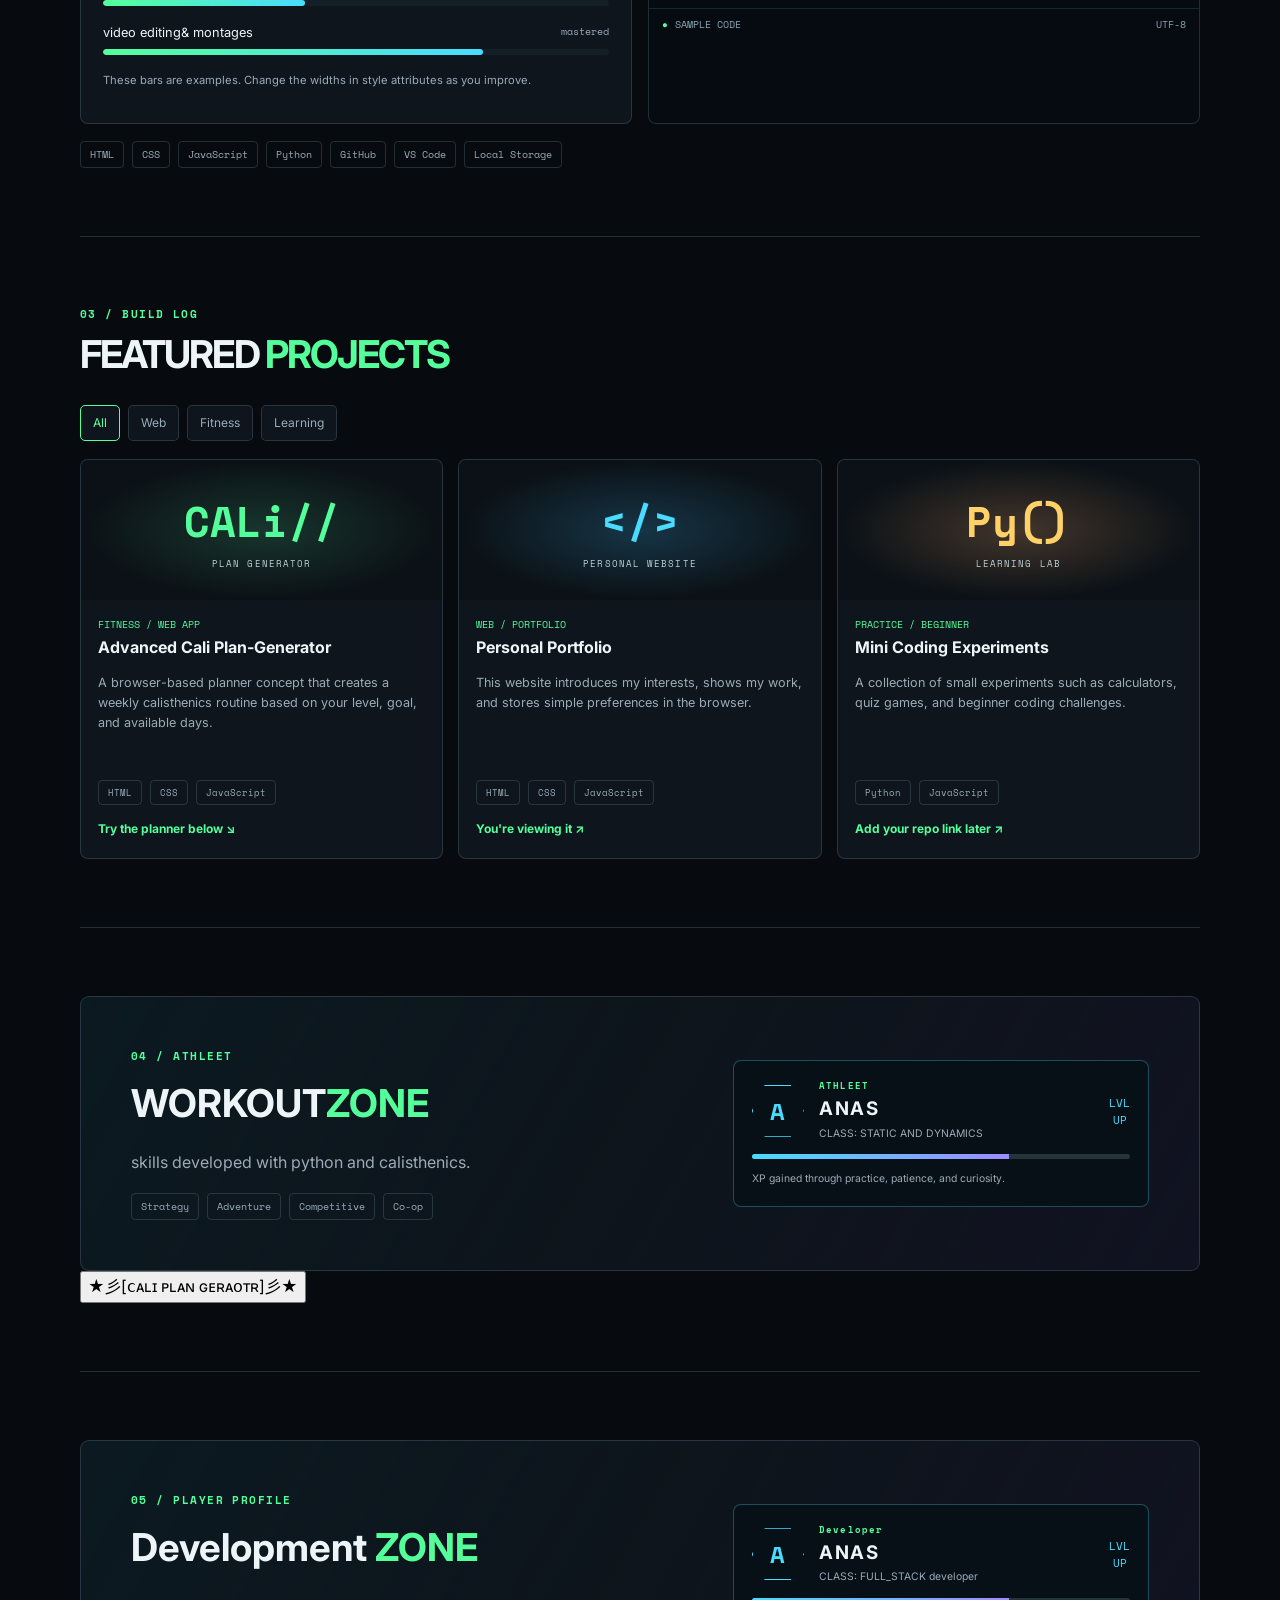
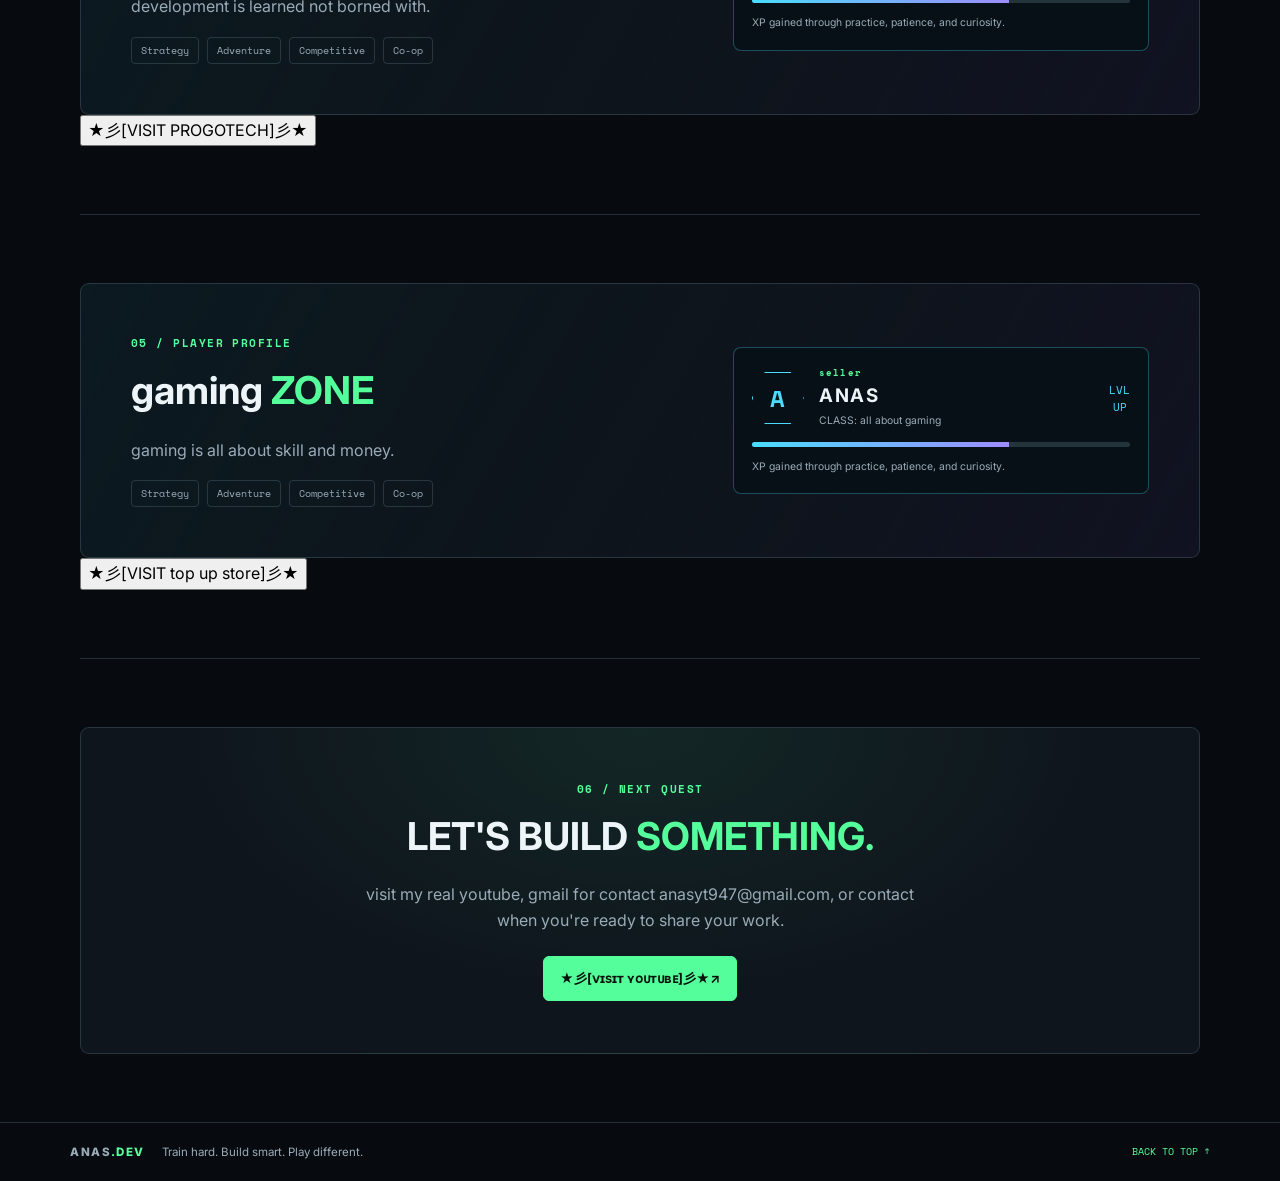
==== commit 0cae868b: "Update index.html" ====
--- a/index.html
+++ b/index.html
@@ -151,7 +151,7 @@
 </button>
     </section>
 
-    <section class="section wrap" id="gaming">
+    <section class="section wrap" id="developer">
       <div class="gaming-box">
         <div><p class="eyebrow">05 / PLAYER PROFILE</p><h2>Development <span class="green">ZONE</span></h2><p class="muted">development is learned not borned with.</p><div class="tags"><span>Strategy</span><span>Adventure</span><span>Competitive</span><span>Co-op</span></div></div>
         <div class="player-card"><div class="avatar">A</div><div><p class="eyebrow">Developer</p><h3>ANAS</h3><p class="muted">CLASS: FULL_STACK developer</p></div><strong class="level-up">LVL<br>UP</strong><div class="xp-bar"><span></span></div><small class="muted">XP gained through practice, patience, and curiosity.</small></div>
@@ -163,9 +163,9 @@
      <section class="section wrap" id="gaming">
       <div class="gaming-box">
         <div><p class="eyebrow">05 / PLAYER PROFILE</p><h2>gaming <span class="green">ZONE</span></h2><p class="muted">gaming is all about skill and money.</p><div class="tags"><span>Strategy</span><span>Adventure</span><span>Competitive</span><span>Co-op</span></div></div>
-        <div class="player-card"><div class="avatar">A</div><div><p class="eyebrow">seller</p><h3>ANAS</h3><p class="muted">CLASS: FULL_STACK developer</p></div><strong class="level-up">LVL<br>UP</strong><div class="xp-bar"><span></span></div><small class="muted">XP gained through practice, patience, and curiosity.</small></div>
+        <div class="player-card"><div class="avatar">A</div><div><p class="eyebrow">seller</p><h3>ANAS</h3><p class="muted">CLASS: all about gaming</p></div><strong class="level-up">LVL<br>UP</strong><div class="xp-bar"><span></span></div><small class="muted">XP gained through practice, patience, and curiosity.</small></div>
       </div>
-       <button type="button" onclick="window.location.href='https://future-x-load.base44.app/">
+       <button type="button" onclick="window.location.href='https://future-x-load.base44.app/'">
     ★彡[VISIT top up store]彡★
 </button>
     </section>
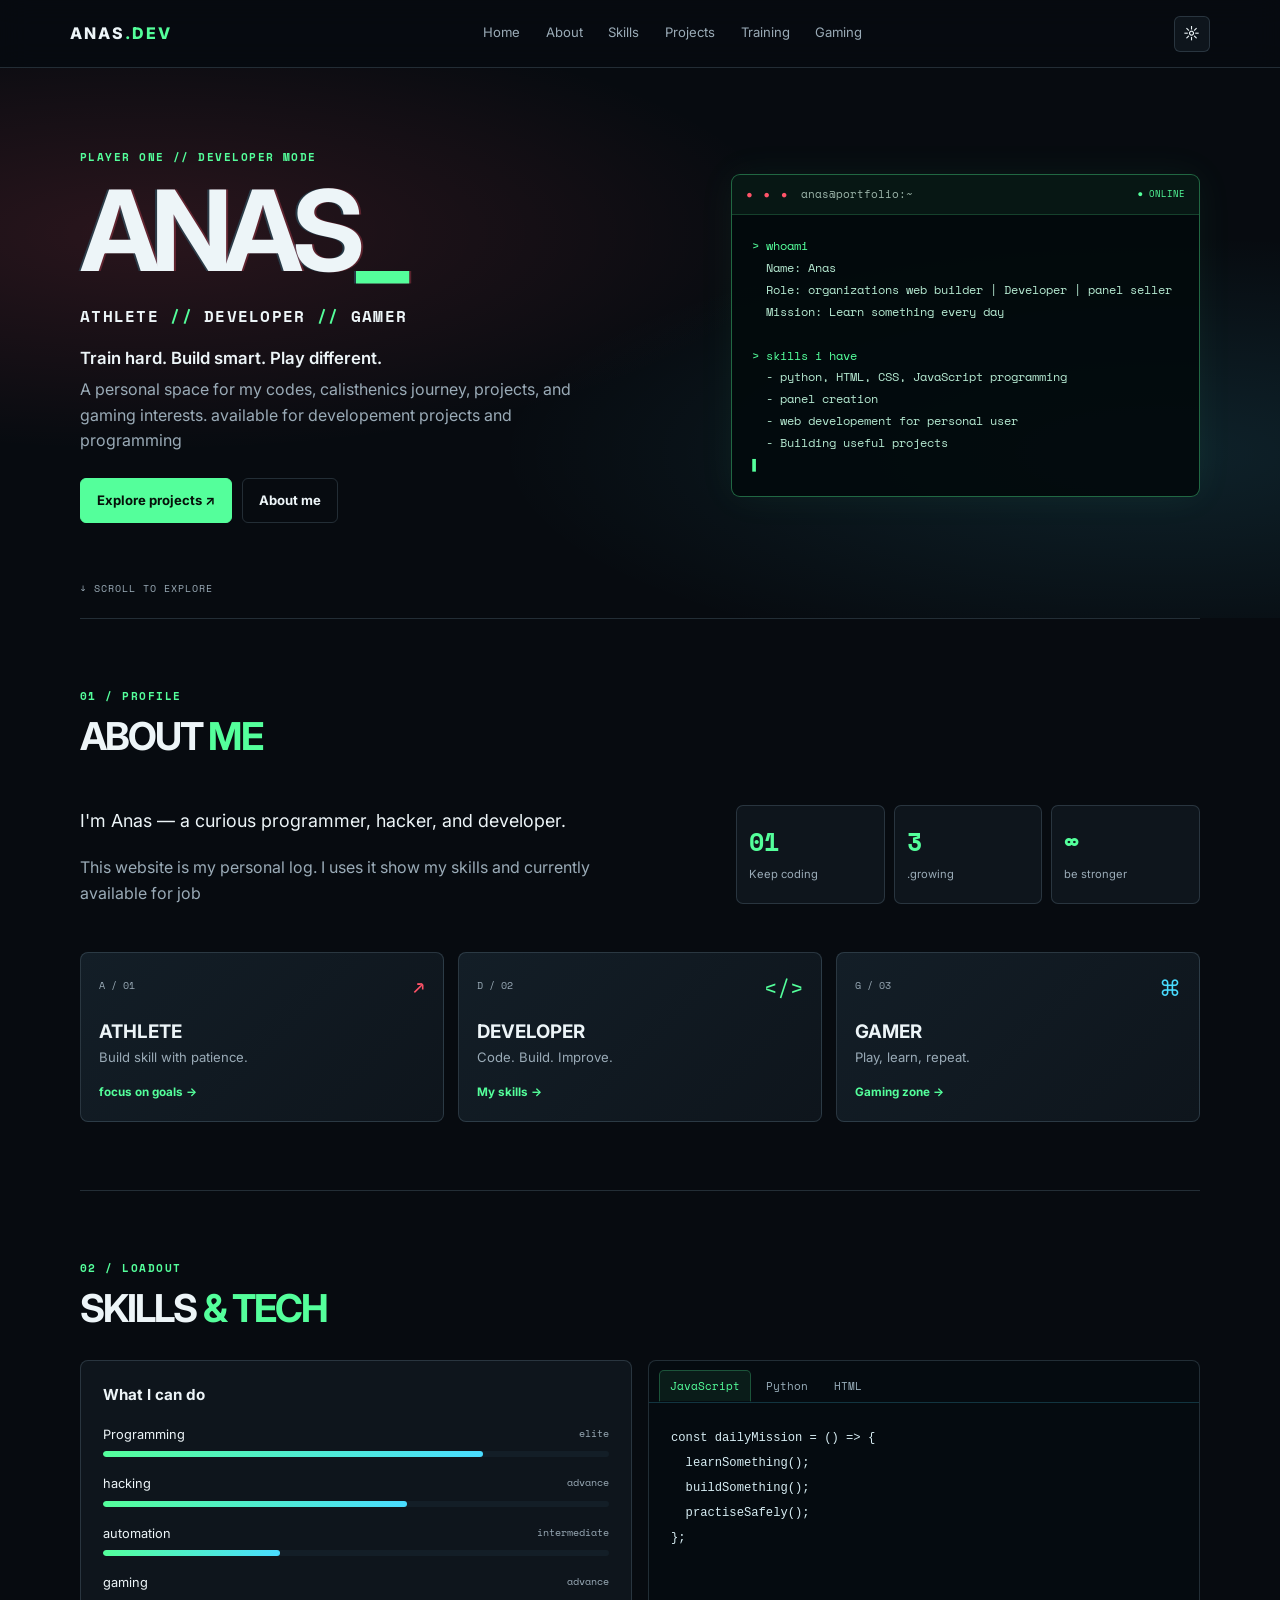
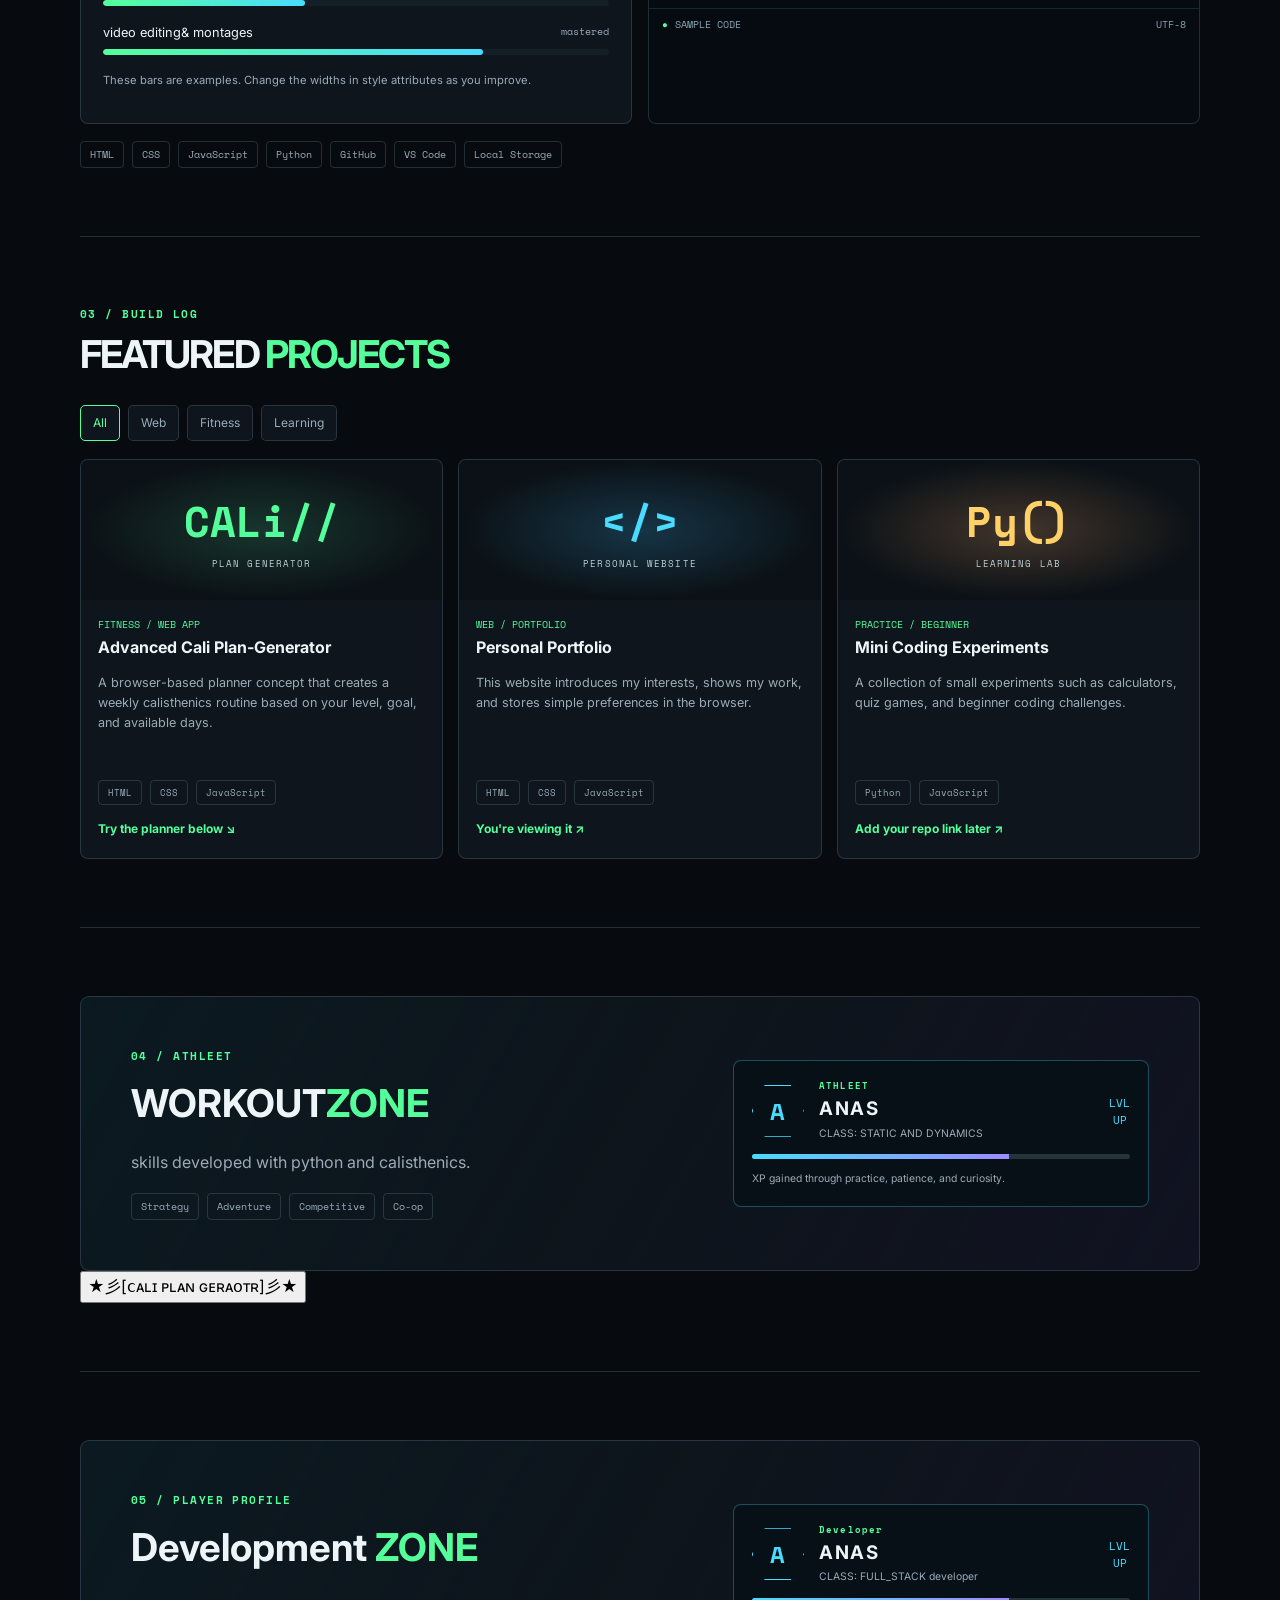
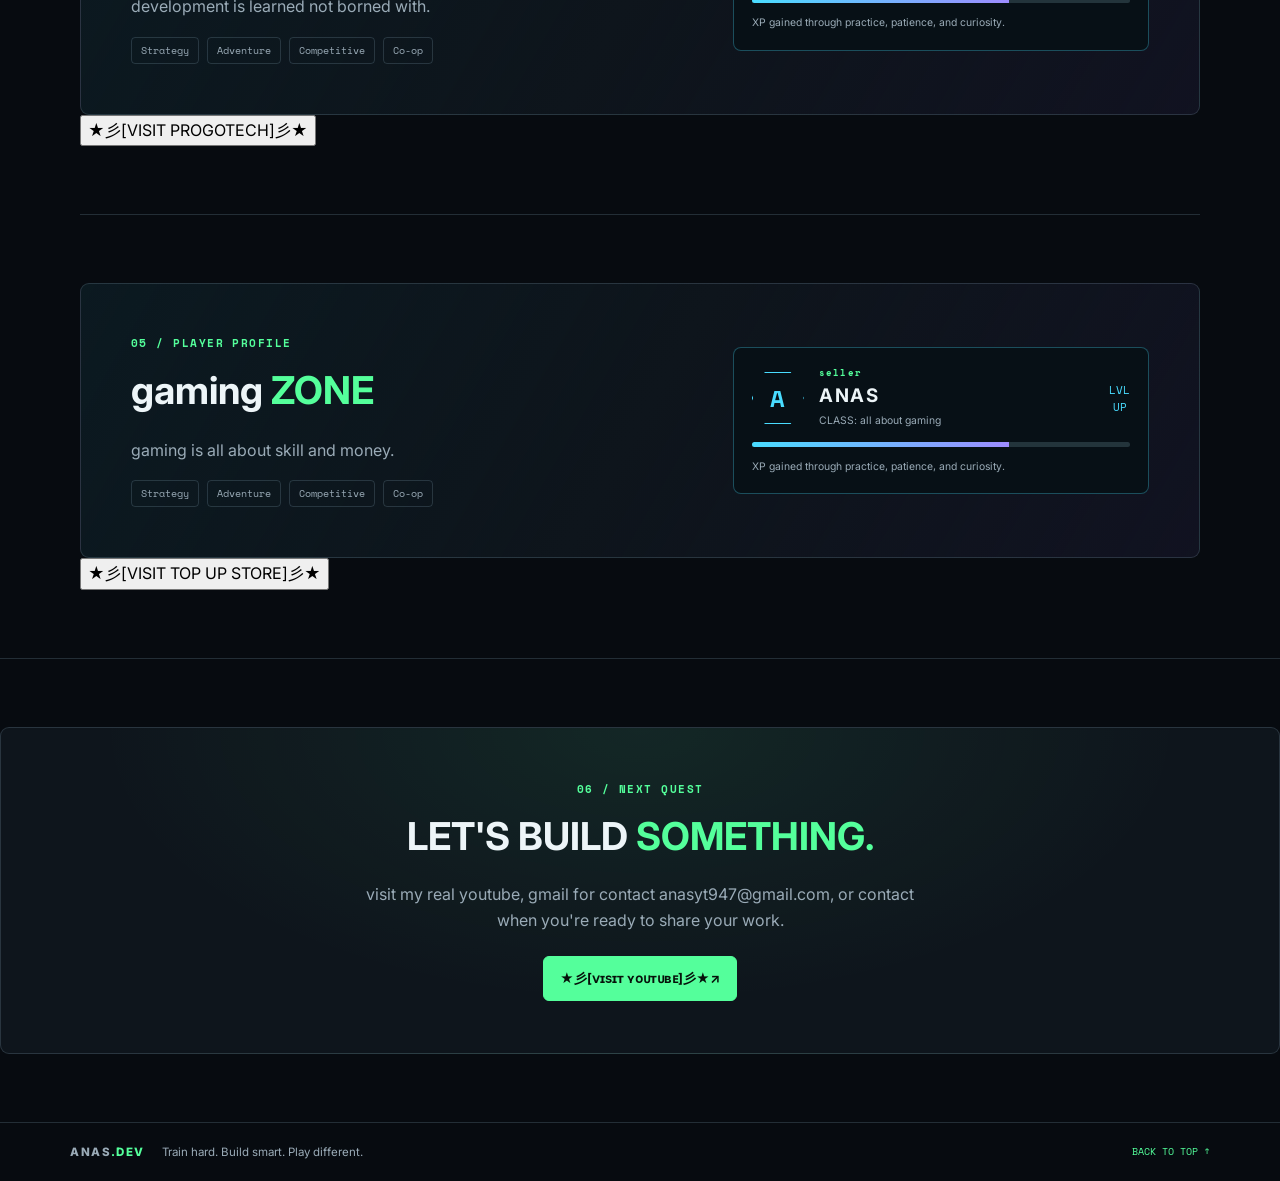
==== commit af349f19: "Update index.html" ====
--- a/index.html
+++ b/index.html
@@ -165,12 +165,10 @@
         <div><p class="eyebrow">05 / PLAYER PROFILE</p><h2>gaming <span class="green">ZONE</span></h2><p class="muted">gaming is all about skill and money.</p><div class="tags"><span>Strategy</span><span>Adventure</span><span>Competitive</span><span>Co-op</span></div></div>
         <div class="player-card"><div class="avatar">A</div><div><p class="eyebrow">seller</p><h3>ANAS</h3><p class="muted">CLASS: all about gaming</p></div><strong class="level-up">LVL<br>UP</strong><div class="xp-bar"><span></span></div><small class="muted">XP gained through practice, patience, and curiosity.</small></div>
       </div>
-       <button type="button" onclick="window.location.href='https://future-x-load.base44.app/'">
-    ★彡[VISIT top up store]彡★
-</button>
+     <button type="button" id="visitStore">★彡[VISIT TOP UP STORE]彡★</button>
     </section>
 
-    <section class="section wrap" id="contact">
+    <section class="section wrp" id="contact">
       <div class="contact-box">
         <p class="eyebrow">06 / NEXT QUEST</p>
         <h2>LET'S BUILD <span class="green">SOMETHING.</span></h2>
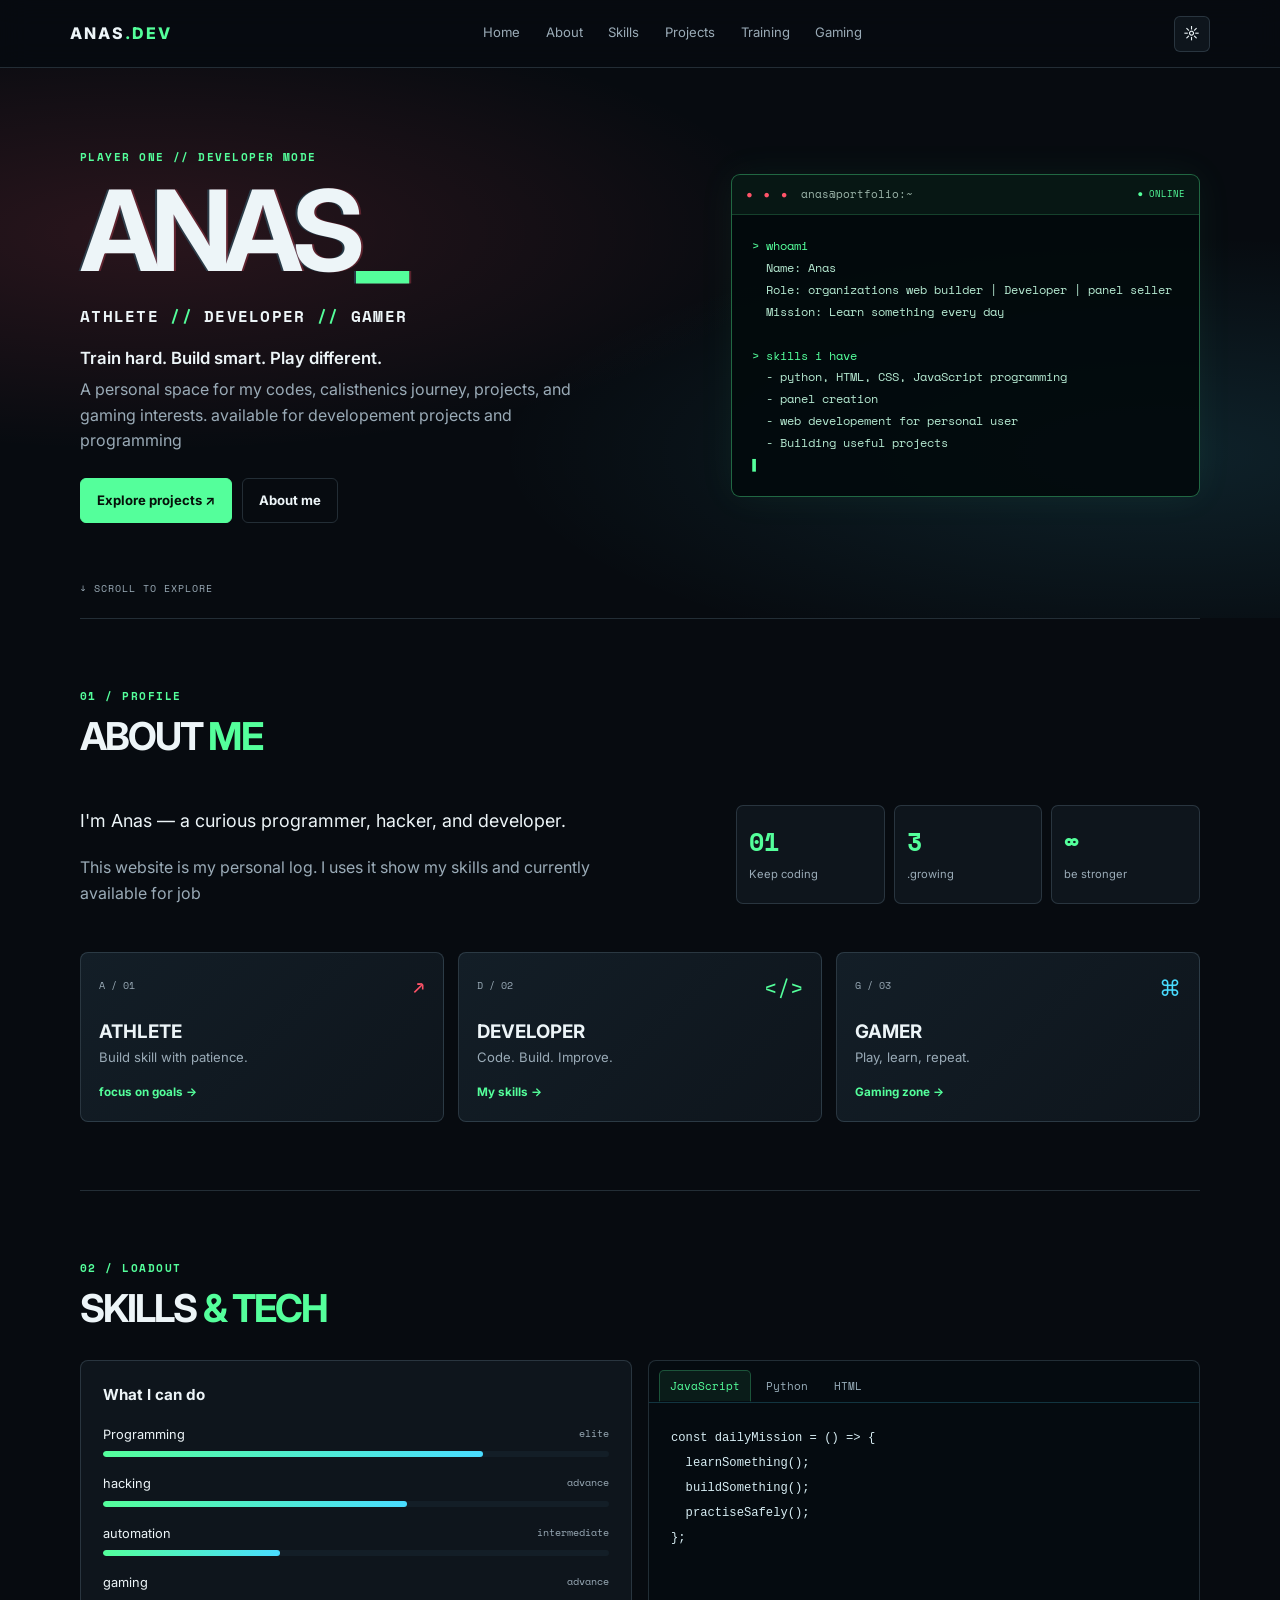
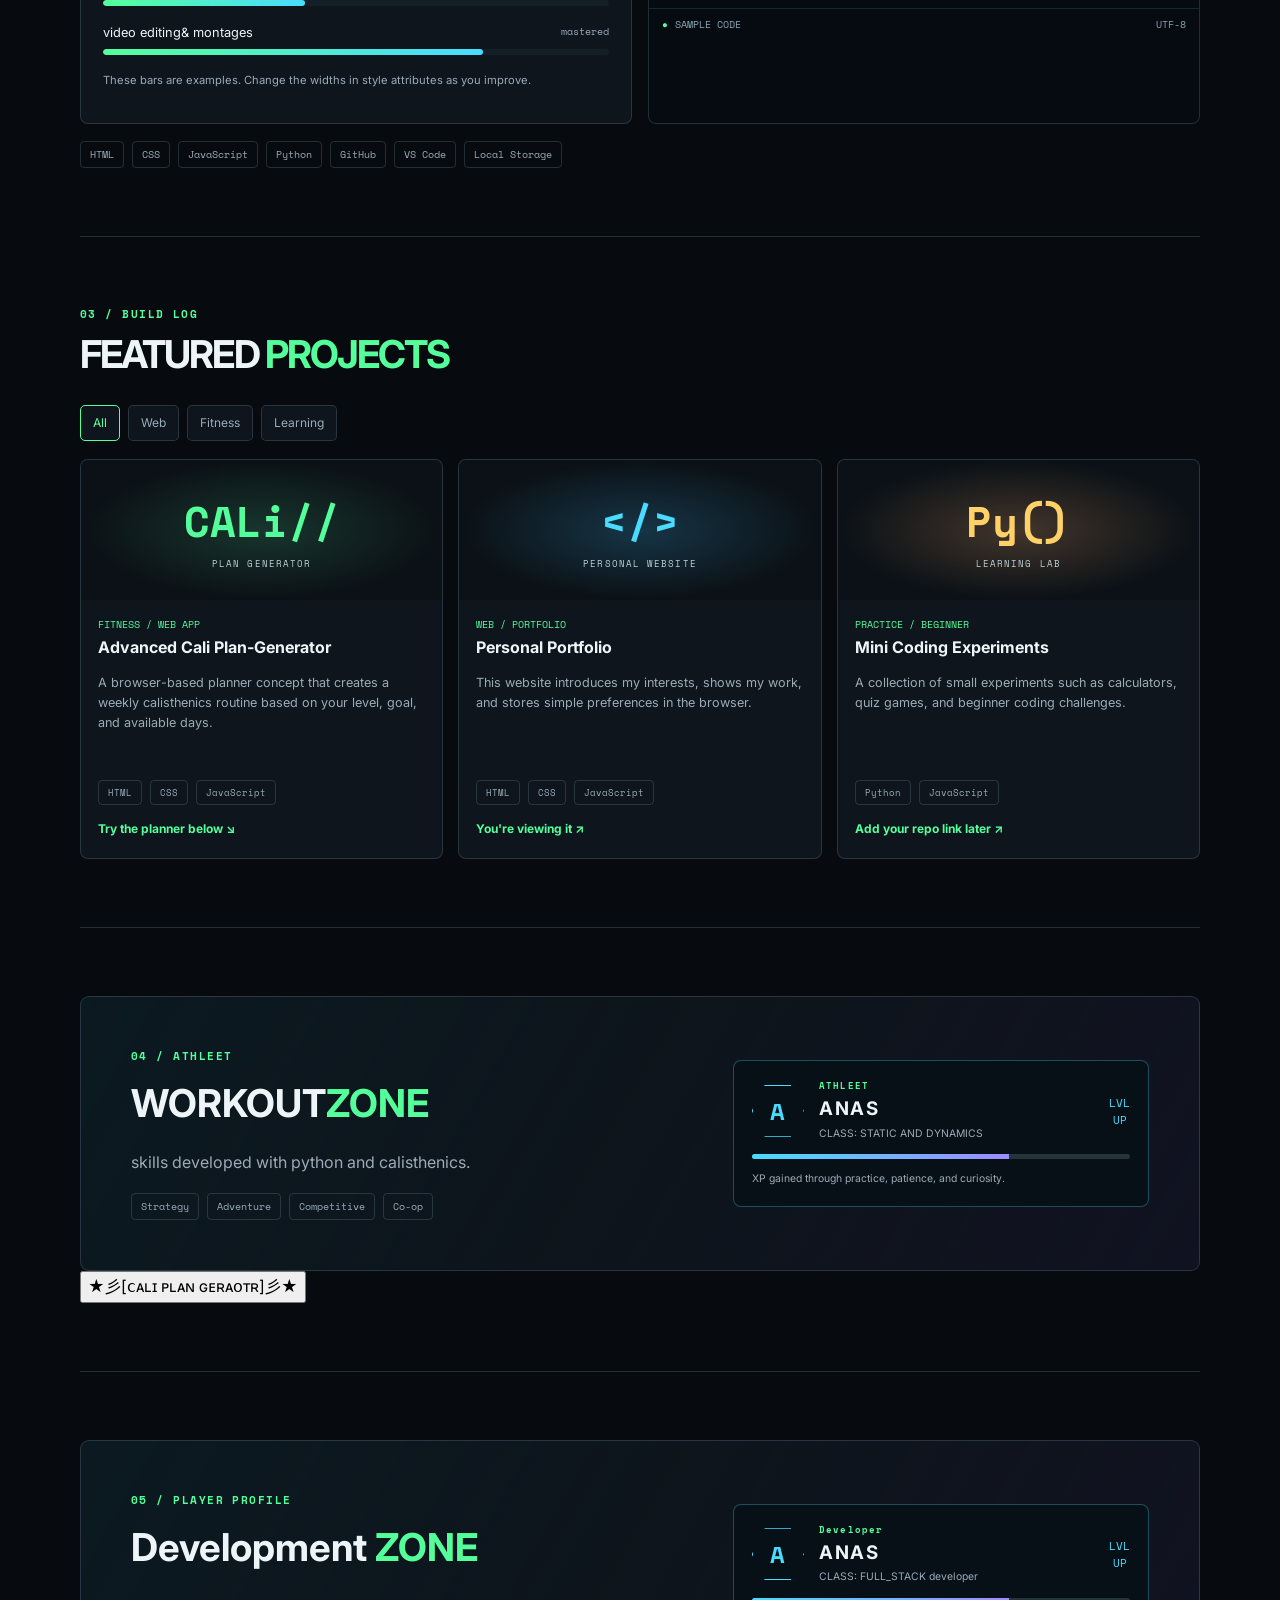
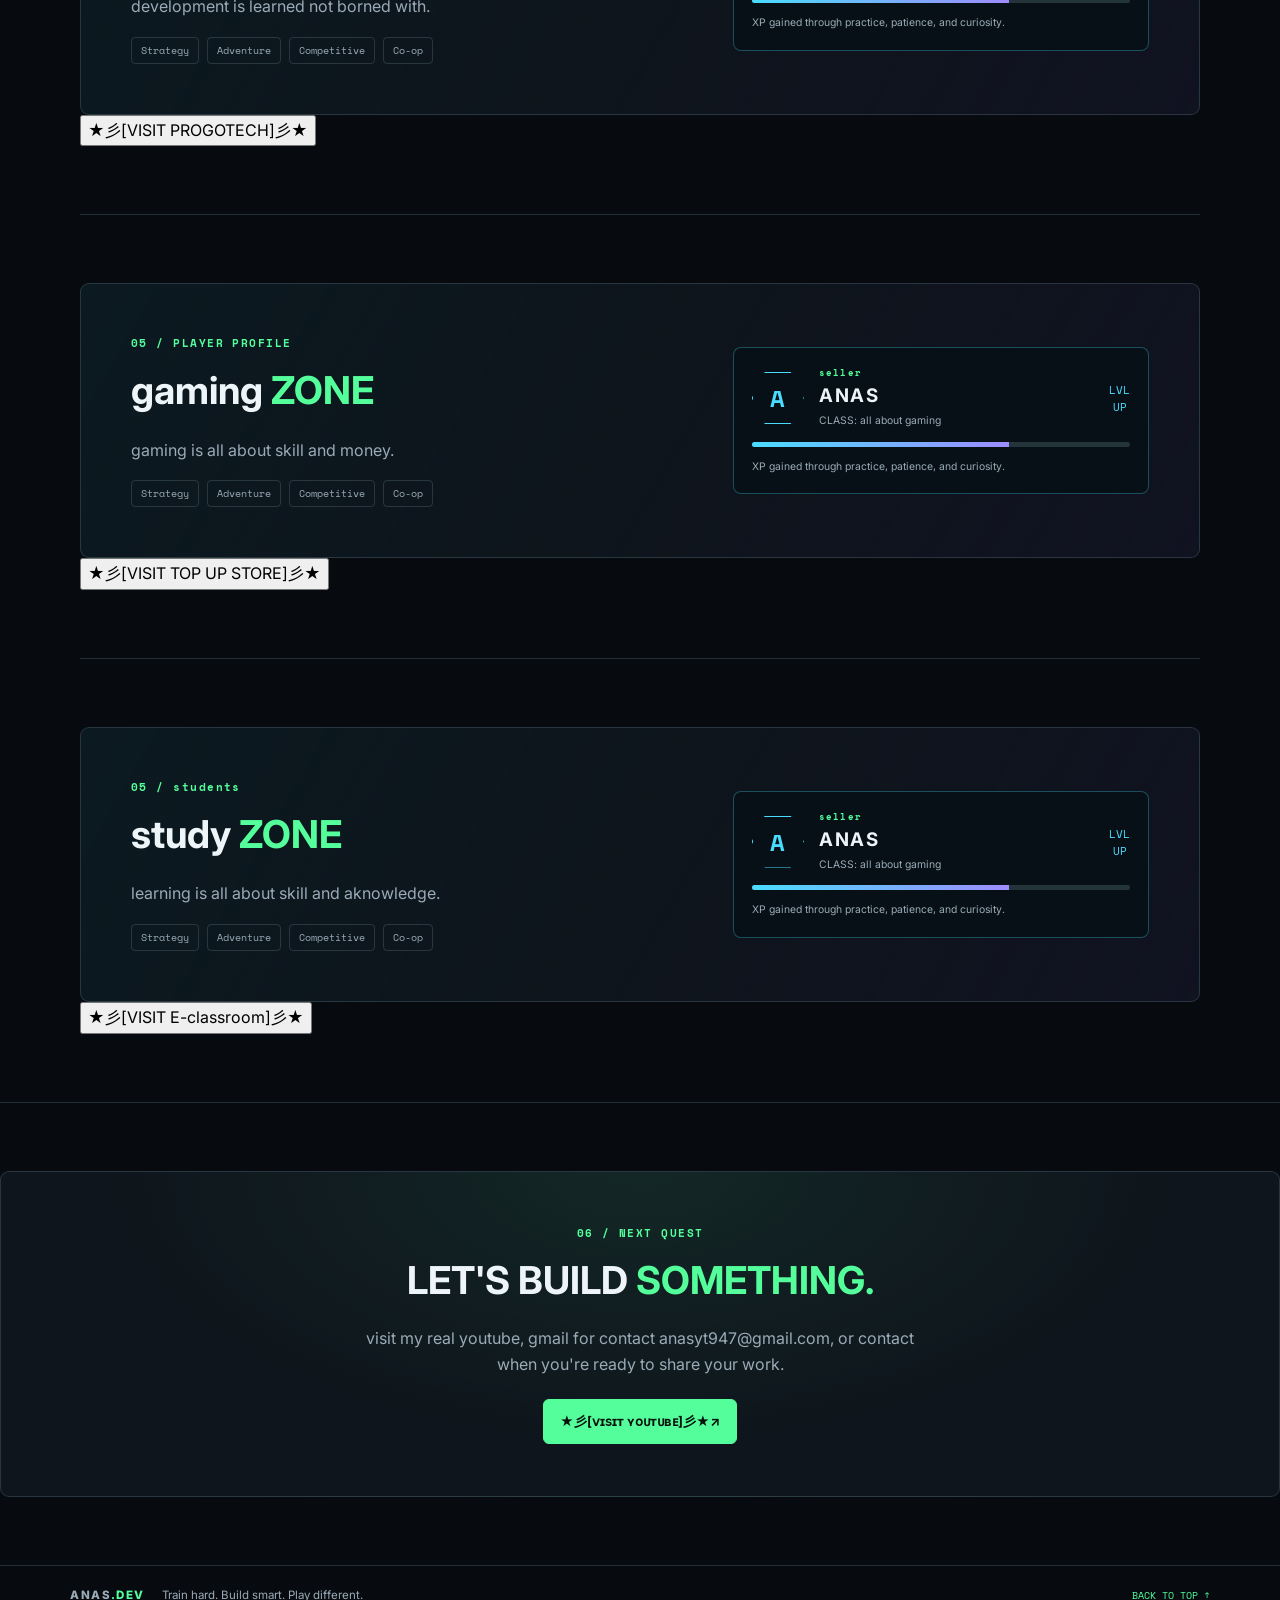
==== commit 6e870111: "Update index.html" ====
--- a/index.html
+++ b/index.html
@@ -165,7 +165,18 @@
         <div><p class="eyebrow">05 / PLAYER PROFILE</p><h2>gaming <span class="green">ZONE</span></h2><p class="muted">gaming is all about skill and money.</p><div class="tags"><span>Strategy</span><span>Adventure</span><span>Competitive</span><span>Co-op</span></div></div>
         <div class="player-card"><div class="avatar">A</div><div><p class="eyebrow">seller</p><h3>ANAS</h3><p class="muted">CLASS: all about gaming</p></div><strong class="level-up">LVL<br>UP</strong><div class="xp-bar"><span></span></div><small class="muted">XP gained through practice, patience, and curiosity.</small></div>
       </div>
-     <button type="button" id="visitStore">★彡[VISIT TOP UP STORE]彡★</button>
+  <button type="button" onclick="window.location.href='https://future-x-load.base44.app/'">
+  ★彡[VISIT TOP UP STORE]彡★
+</button>
+    </section>
+    <section class="section wrap" id="gaming">
+      <div class="gaming-box">
+        <div><p class="eyebrow">05 / students</p><h2>study <span class="green">ZONE</span></h2><p class="muted">learning is all about skill and aknowledge.</p><div class="tags"><span>Strategy</span><span>Adventure</span><span>Competitive</span><span>Co-op</span></div></div>
+        <div class="player-card"><div class="avatar">A</div><div><p class="eyebrow">seller</p><h3>ANAS</h3><p class="muted">CLASS: all about gaming</p></div><strong class="level-up">LVL<br>UP</strong><div class="xp-bar"><span></span></div><small class="muted">XP gained through practice, patience, and curiosity.</small></div>
+      </div>
+  <button type="button" onclick="window.location.href='https://anastroll-edu-hub.base44.app/'">
+  ★彡[VISIT E-classroom]彡★
+</button>
     </section>
 
     <section class="section wrp" id="contact">
